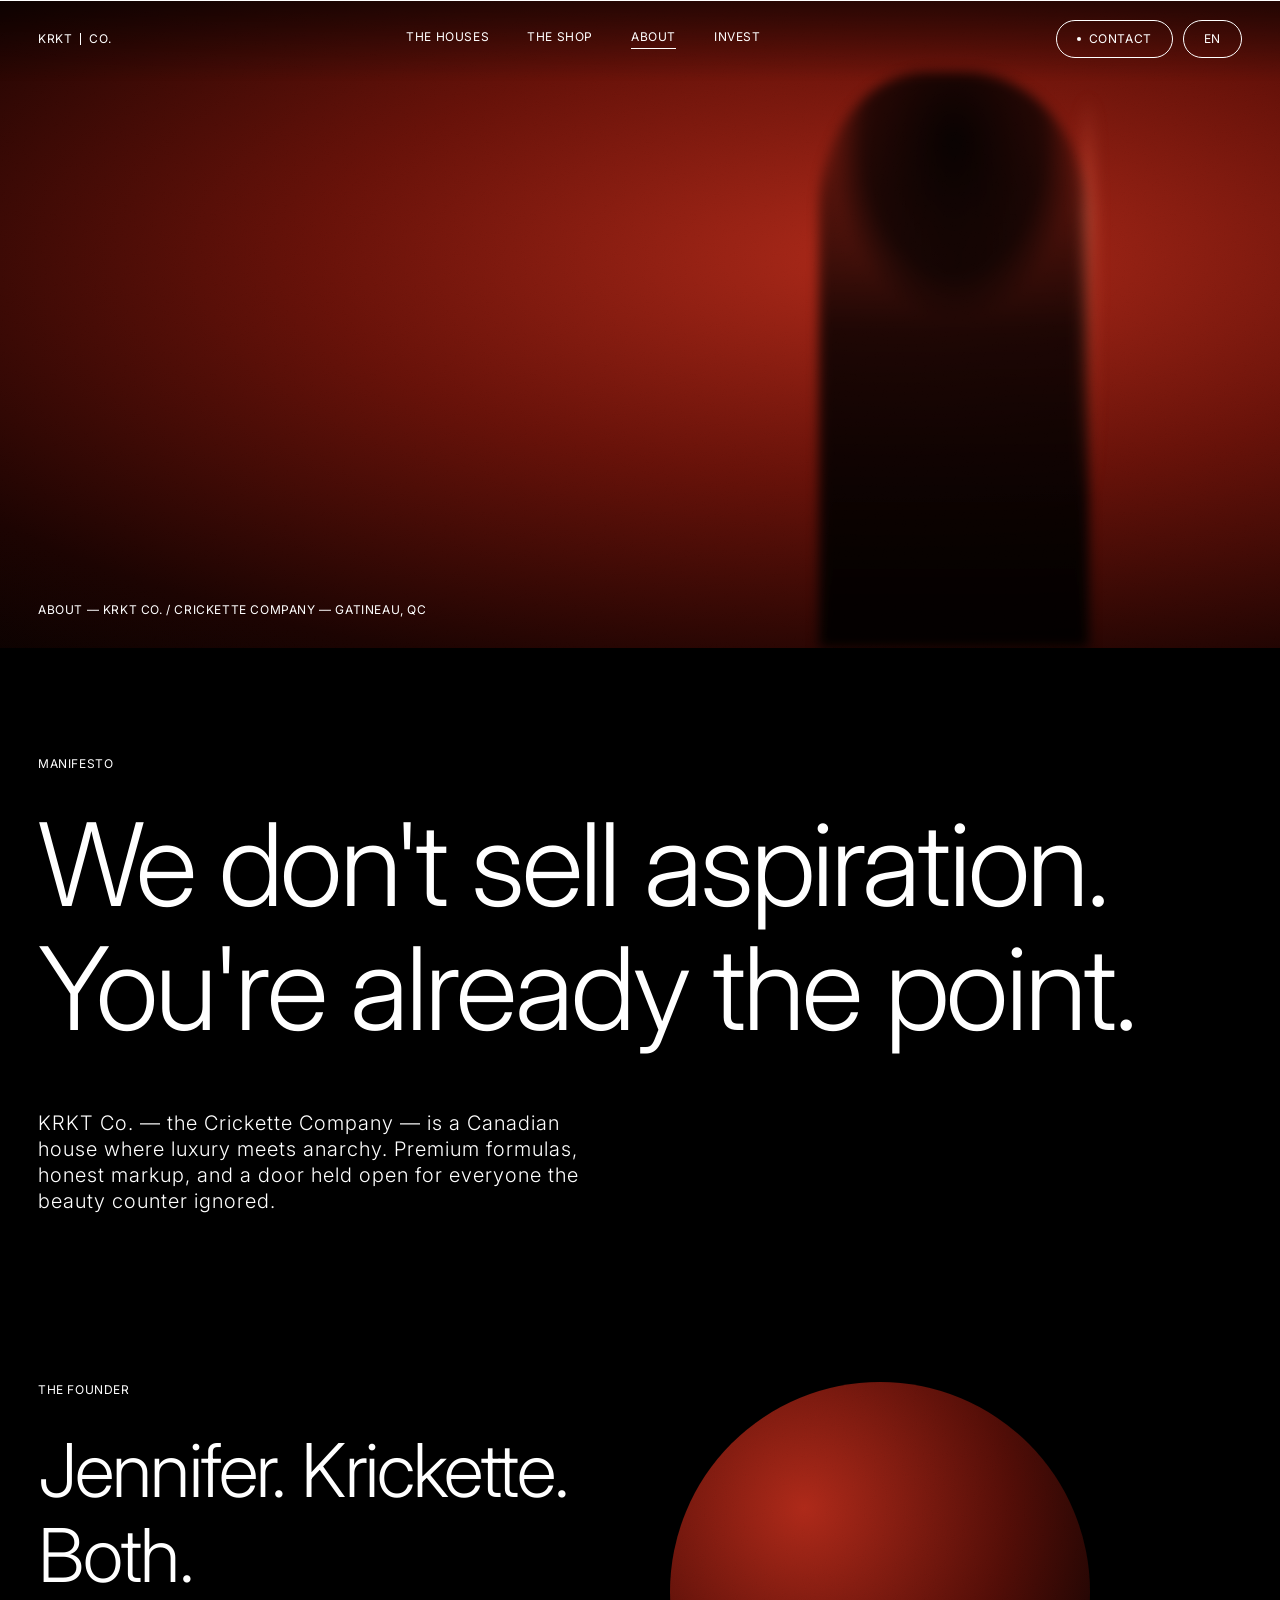
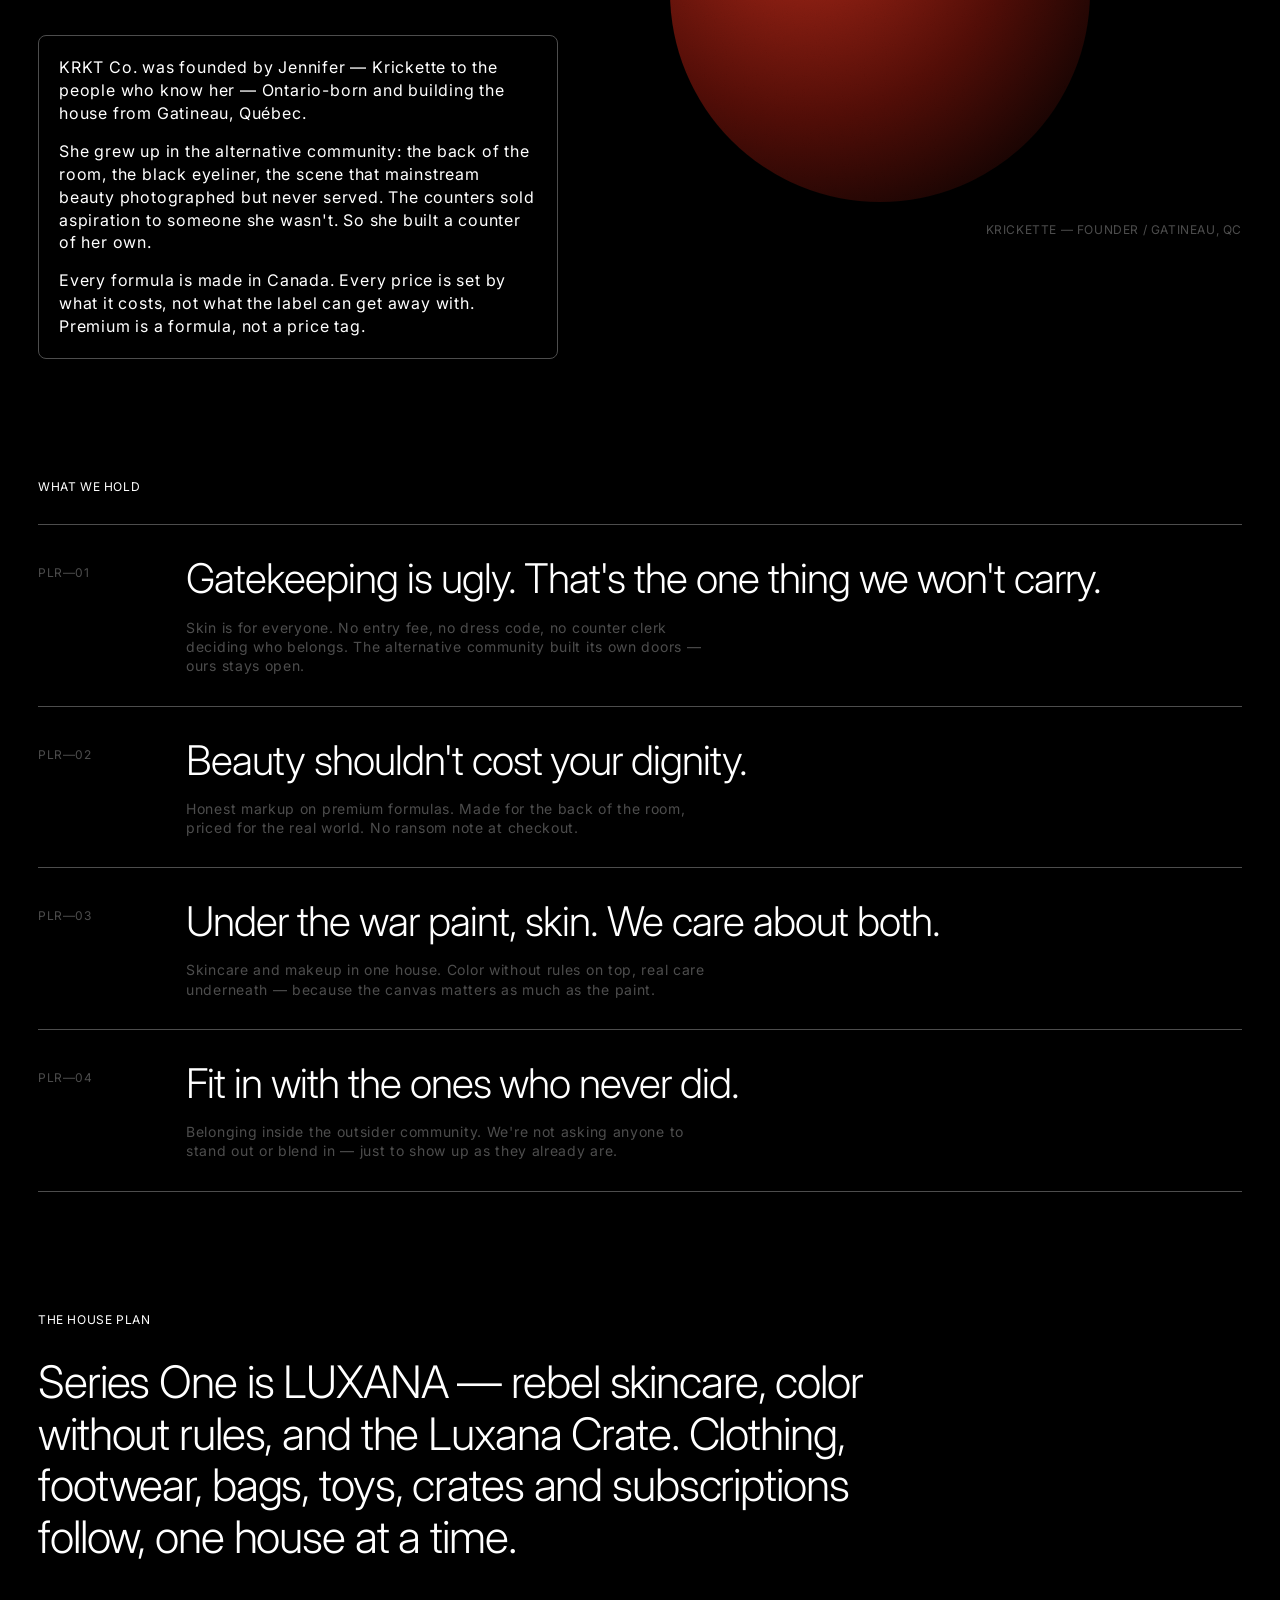
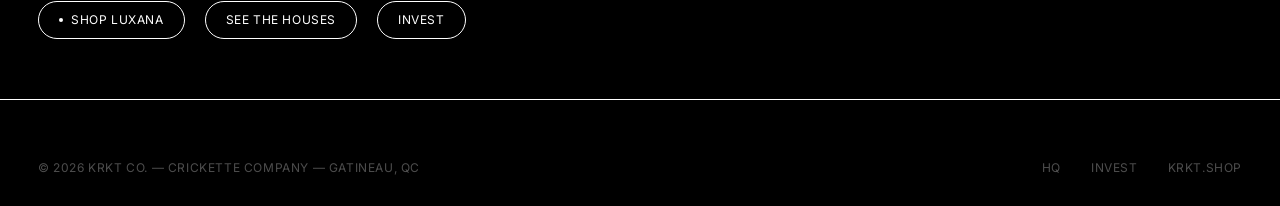
==== krkt-co-about.html @ f0b45118 "Add files via upload" ====
<!DOCTYPE html>
<html lang="en">
<head>
<meta charset="UTF-8">
<meta name="viewport" content="width=device-width, initial-scale=1.0">
<title>About — KRKT Co.</title>
<meta name="description" content="KRKT Co. — Crickette Company. Luxury meets anarchy. Founded by Jennifer 'Krickette' in Gatineau, Québec. Beauty shouldn't cost your dignity.">
<link rel="preconnect" href="https://fonts.googleapis.com">
<link rel="preconnect" href="https://fonts.gstatic.com" crossorigin>
<link href="https://fonts.googleapis.com/css2?family=Inter:wght@300;400;500;700&display=swap" rel="stylesheet">
<style>
  :root {
    --color-black-void: #000000;
    --color-paper-white: #ffffff;
    --color-smoke: #4d4d4d;
    --color-crimson-heat: #b62b1a;
    --font-saans: 'Saans', 'Inter', ui-sans-serif, system-ui, -apple-system, "Segoe UI", Roboto, sans-serif;
    --w-light: 300; --w-380: 400; --w-570: 500; --w-790: 700;
    --text-caption: 12px; --tracking-caption: 0.6px;
    --text-body: 16px; --text-subheading: 20px;
    --radius-bodies: 8px; --radius-buttons: 70px; --radius-circular: 594px;
    --spacing-20: 20px; --spacing-30: 30px; --spacing-38: 38px;
    --spacing-60: 60px; --spacing-108: 108px;
  }
  * { margin: 0; padding: 0; box-sizing: border-box; }
  html { scroll-behavior: smooth; }
  @media (prefers-reduced-motion: reduce) {
    html { scroll-behavior: auto; }
    *, *::before, *::after { animation: none !important; transition: none !important; }
  }
  body {
    background: var(--color-black-void); color: var(--color-paper-white);
    font-family: var(--font-saans); font-size: var(--text-body);
    font-weight: var(--w-380); line-height: 1.43; letter-spacing: 0.8px;
    -webkit-font-smoothing: antialiased;
  }
  a { color: inherit; text-decoration: none; }
  a:focus-visible, button:focus-visible { outline: 1px solid var(--color-paper-white); outline-offset: 4px; }

  .ui-label {
    font-size: var(--text-caption); font-weight: var(--w-380);
    letter-spacing: var(--tracking-caption); text-transform: uppercase; line-height: 1.3;
  }

  header {
    position: fixed; top: 0; left: 0; right: 0; z-index: 100;
    border-top: 1px solid var(--color-paper-white);
    background: linear-gradient(to bottom, rgba(0,0,0,0.55), rgba(0,0,0,0));
    padding: 19px var(--spacing-38) 23px;
    display: flex; align-items: center; justify-content: space-between; gap: var(--spacing-38);
  }
  .wordmark { display: inline-flex; align-items: center; gap: 8px; }
  .wordmark .bar { width: 1px; height: 12px; background: var(--color-paper-white); display: inline-block; }
  nav.primary { display: flex; gap: var(--spacing-38); }
  nav.primary a { transition: opacity 0.25s ease; }
  nav.primary a:hover { opacity: 0.55; }
  nav.primary a[aria-current="page"] { border-bottom: 1px solid var(--color-paper-white); padding-bottom: 3px; }
  .utility { display: flex; gap: 10px; align-items: center; }

  .ghost-pill {
    display: inline-flex; align-items: center; gap: 8px;
    border: 1px solid var(--color-paper-white); border-radius: var(--radius-buttons);
    background: transparent; color: var(--color-paper-white);
    padding: 10px 20px; cursor: pointer; font-family: var(--font-saans);
    transition: opacity 0.25s ease;
  }
  .ghost-pill:hover { opacity: 0.6; }
  .ghost-pill .dot { width: 4px; height: 4px; border-radius: 50%; background: var(--color-paper-white); }

  .frame {
    position: relative; width: 100vw; overflow: hidden;
    background: radial-gradient(120% 90% at 70% 40%, rgba(182,43,26,0.95) 0%, rgba(120,20,10,0.85) 38%, rgba(28,3,1,0.98) 74%, #000 100%);
  }
  .frame::after {
    content: ""; position: absolute; inset: 0;
    background-image: url("data:image/svg+xml,%3Csvg xmlns='http://www.w3.org/2000/svg' width='160' height='160'%3E%3Cfilter id='n'%3E%3CfeTurbulence type='fractalNoise' baseFrequency='0.9' numOctaves='2'/%3E%3CfeColorMatrix type='saturate' values='0'/%3E%3C/filter%3E%3Crect width='160' height='160' filter='url(%23n)' opacity='0.5'/%3E%3C/svg%3E");
    opacity: 0.10; mix-blend-mode: overlay; pointer-events: none;
  }
  .frame--band { height: 72vh; }
  .figure {
    position: absolute; left: 64%; bottom: 0; width: 30vh; height: 64vh;
    background:
      radial-gradient(60% 42% at 50% 12%, rgba(0,0,0,0.92) 0%, rgba(0,0,0,0.65) 55%, transparent 75%),
      linear-gradient(to top, rgba(0,0,0,0.95) 0%, rgba(0,0,0,0.8) 55%, rgba(0,0,0,0.45) 80%, transparent 100%);
    border-radius: 40% 46% 0 0 / 24% 26% 0 0; filter: blur(6px);
  }
  .figure::before {
    content: ""; position: absolute; top: 4%; right: -4px; width: 10px; height: 70%;
    background: linear-gradient(to bottom, transparent, rgba(255,120,90,0.5) 30%, rgba(255,80,50,0.28) 70%, transparent);
    filter: blur(5px);
  }
  .frame .frame-label { position: absolute; left: var(--spacing-38); bottom: var(--spacing-30); }

  .strip { padding: var(--spacing-108) var(--spacing-38); background: var(--color-black-void); }
  .strip--tight { padding-top: var(--spacing-60); padding-bottom: var(--spacing-60); }
  .eyebrow { display: block; margin-bottom: var(--spacing-30); }

  .display {
    font-size: clamp(52px, 9vw, 130px); font-weight: var(--w-light);
    line-height: 1.08; letter-spacing: -0.025em;
  }
  .heading {
    font-size: clamp(40px, 5.8vw, 79px); font-weight: var(--w-light);
    line-height: 1.14; letter-spacing: -0.025em;
  }
  .heading-sm {
    font-size: clamp(30px, 3.5vw, 47px); font-weight: var(--w-light);
    line-height: 1.15; letter-spacing: -0.025em;
  }
  .lede {
    max-width: 560px; font-size: var(--text-subheading);
    font-weight: var(--w-light); line-height: 1.3; letter-spacing: 1px;
  }

  .split {
    display: grid; grid-template-columns: minmax(0, 1fr) minmax(0, 1fr);
    gap: var(--spacing-60); align-items: start;
  }
  .body-card {
    border: 1px solid var(--color-smoke); border-radius: var(--radius-bodies);
    padding: var(--spacing-20); max-width: 520px;
  }
  .body-card p + p { margin-top: 15px; }

  .circle-frame {
    width: min(42vw, 420px); aspect-ratio: 1; border-radius: var(--radius-circular);
    overflow: hidden; position: relative; justify-self: end;
    background: radial-gradient(90% 90% at 32% 30%, rgba(182,43,26,0.95) 0%, rgba(90,14,7,0.9) 55%, #000 100%);
  }
  .circle-frame::after {
    content: ""; position: absolute; inset: 0;
    background-image: url("data:image/svg+xml,%3Csvg xmlns='http://www.w3.org/2000/svg' width='160' height='160'%3E%3Cfilter id='n'%3E%3CfeTurbulence type='fractalNoise' baseFrequency='0.9' numOctaves='2'/%3E%3CfeColorMatrix type='saturate' values='0'/%3E%3C/filter%3E%3Crect width='160' height='160' filter='url(%23n)' opacity='0.5'/%3E%3C/svg%3E");
    opacity: 0.12; mix-blend-mode: overlay;
  }
  .circle-frame img { width: 100%; height: 100%; object-fit: cover; display: block; }
  .circle-caption { margin-top: var(--spacing-20); text-align: right; color: var(--color-smoke); }

  /* Pillar ledger */
  .pillar-index { border-top: 1px solid var(--color-smoke); }
  .pillar-row {
    display: grid; grid-template-columns: 110px 1fr; gap: var(--spacing-38);
    padding: var(--spacing-30) 0; border-bottom: 1px solid var(--color-smoke);
    transition: border-color 0.3s ease;
  }
  .pillar-row:hover { border-color: var(--color-paper-white); }
  .pillar-code { color: var(--color-smoke); padding-top: 10px; }
  .pillar-line {
    font-size: clamp(26px, 3.2vw, 47px); font-weight: var(--w-light);
    line-height: 1.15; letter-spacing: -0.025em;
  }
  .pillar-note { margin-top: 15px; max-width: 520px; color: var(--color-smoke); font-size: 14px; letter-spacing: 0.7px; line-height: 1.38; }

  .cta-row { display: flex; gap: var(--spacing-20); flex-wrap: wrap; margin-top: var(--spacing-38); }

  footer { border-top: 1px solid var(--color-paper-white); padding: var(--spacing-60) var(--spacing-38) var(--spacing-30); }
  .foot-base {
    display: flex; justify-content: space-between; align-items: center; gap: var(--spacing-20);
    color: var(--color-smoke); flex-wrap: wrap;
  }
  .foot-base a { transition: opacity 0.25s ease; }
  .foot-base a:hover { opacity: 0.55; }

  .reveal { opacity: 0; transform: translateY(24px); transition: opacity 0.9s ease, transform 0.9s ease; }
  .reveal.in { opacity: 1; transform: none; }

  @media (max-width: 900px) {
    header { padding: 15px 20px 19px; }
    nav.primary { display: none; }
    .strip { padding: var(--spacing-60) var(--spacing-20); }
    .split { grid-template-columns: 1fr; }
    .circle-frame { justify-self: start; width: min(70vw, 340px); }
    .circle-caption { text-align: left; }
    .pillar-row { grid-template-columns: 1fr; gap: 10px; }
    footer { padding-left: 20px; padding-right: 20px; }
    .figure { left: 55%; }
  }
</style>
</head>
<body>

<header>
  <a class="wordmark ui-label" href="krkt-co-hq.html" aria-label="KRKT Co. home">
    KRKT <span class="bar" aria-hidden="true"></span> CO.
  </a>
  <nav class="primary ui-label" aria-label="Primary">
    <a href="krkt-co-hq.html#houses">THE HOUSES</a>
    <a href="https://www.krkt.shop" target="_blank" rel="noopener">THE SHOP</a>
    <a href="krkt-co-about.html" aria-current="page">ABOUT</a>
    <a href="krkt-co-invest.html">INVEST</a>
  </nav>
  <div class="utility">
    <a class="ghost-pill ui-label" href="https://www.krkt.shop/pages/contact" target="_blank" rel="noopener">
      <span class="dot" aria-hidden="true"></span> CONTACT
    </a>
    <button class="ghost-pill ui-label" type="button">EN</button>
  </div>
</header>

<!-- Editorial frame -->
<section class="frame frame--band" aria-label="About editorial frame">
  <div class="figure" aria-hidden="true"></div>
  <span class="frame-label ui-label">ABOUT — KRKT CO. / CRICKETTE COMPANY — GATINEAU, QC</span>
</section>

<!-- Thesis -->
<section class="strip">
  <span class="eyebrow ui-label reveal">MANIFESTO</span>
  <h1 class="display reveal">We don't sell aspiration. You're already the point.</h1>
  <div style="height: 60px;"></div>
  <p class="lede reveal">KRKT Co. — the Crickette Company — is a Canadian house where luxury meets anarchy. Premium formulas, honest markup, and a door held open for everyone the beauty counter ignored.</p>
</section>

<!-- Founder -->
<section class="strip strip--tight">
  <div class="split">
    <div>
      <span class="eyebrow ui-label reveal">THE FOUNDER</span>
      <h2 class="heading reveal">Jennifer. Krickette. Both.</h2>
      <div class="body-card reveal" style="margin-top: 38px;">
        <p>KRKT Co. was founded by Jennifer — Krickette to the people who know her — Ontario-born and building the house from Gatineau, Québec.</p>
        <p>She grew up in the alternative community: the back of the room, the black eyeliner, the scene that mainstream beauty photographed but never served. The counters sold aspiration to someone she wasn't. So she built a counter of her own.</p>
        <p>Every formula is made in Canada. Every price is set by what it costs, not what the label can get away with. Premium is a formula, not a price tag.</p>
      </div>
    </div>
    <div>
      <div class="circle-frame reveal" role="img" aria-label="Portrait vignette of the founder, crimson editorial treatment"></div>
      <p class="circle-caption ui-label reveal">KRICKETTE — FOUNDER / GATINEAU, QC</p>
    </div>
  </div>
</section>

<!-- Pillars ledger -->
<section class="strip strip--tight">
  <span class="eyebrow ui-label reveal">WHAT WE HOLD</span>
  <div class="pillar-index reveal">

    <div class="pillar-row">
      <span class="pillar-code ui-label">PLR—01</span>
      <div>
        <p class="pillar-line">Gatekeeping is ugly. That's the one thing we won't carry.</p>
        <p class="pillar-note">Skin is for everyone. No entry fee, no dress code, no counter clerk deciding who belongs. The alternative community built its own doors — ours stays open.</p>
      </div>
    </div>

    <div class="pillar-row">
      <span class="pillar-code ui-label">PLR—02</span>
      <div>
        <p class="pillar-line">Beauty shouldn't cost your dignity.</p>
        <p class="pillar-note">Honest markup on premium formulas. Made for the back of the room, priced for the real world. No ransom note at checkout.</p>
      </div>
    </div>

    <div class="pillar-row">
      <span class="pillar-code ui-label">PLR—03</span>
      <div>
        <p class="pillar-line">Under the war paint, skin. We care about both.</p>
        <p class="pillar-note">Skincare and makeup in one house. Color without rules on top, real care underneath — because the canvas matters as much as the paint.</p>
      </div>
    </div>

    <div class="pillar-row">
      <span class="pillar-code ui-label">PLR—04</span>
      <div>
        <p class="pillar-line">Fit in with the ones who never did.</p>
        <p class="pillar-note">Belonging inside the outsider community. We're not asking anyone to stand out or blend in — just to show up as they already are.</p>
      </div>
    </div>

  </div>
</section>

<!-- Where it goes -->
<section class="strip strip--tight">
  <span class="eyebrow ui-label reveal">THE HOUSE PLAN</span>
  <h2 class="heading-sm reveal" style="max-width: 900px;">Series One is LUXANA — rebel skincare, color without rules, and the Luxana Crate. Clothing, footwear, bags, toys, crates and subscriptions follow, one house at a time.</h2>
  <div class="cta-row reveal">
    <a class="ghost-pill ui-label" href="https://www.krkt.shop" target="_blank" rel="noopener"><span class="dot" aria-hidden="true"></span> SHOP LUXANA</a>
    <a class="ghost-pill ui-label" href="krkt-co-hq.html#houses">SEE THE HOUSES</a>
    <a class="ghost-pill ui-label" href="krkt-co-invest.html">INVEST</a>
  </div>
</section>

<footer>
  <div class="foot-base ui-label">
    <span>© 2026 KRKT CO. — CRICKETTE COMPANY — GATINEAU, QC</span>
    <span style="display: inline-flex; gap: 30px;">
      <a href="krkt-co-hq.html">HQ</a>
      <a href="krkt-co-invest.html">INVEST</a>
      <a href="https://www.krkt.shop" target="_blank" rel="noopener">KRKT.SHOP</a>
    </span>
  </div>
</footer>

<script>
  const io = new IntersectionObserver((entries) => {
    entries.forEach(e => { if (e.isIntersecting) { e.target.classList.add('in'); io.unobserve(e.target); } });
  }, { threshold: 0.15 });
  document.querySelectorAll('.reveal').forEach(el => io.observe(el));
</script>

</body>
</html>
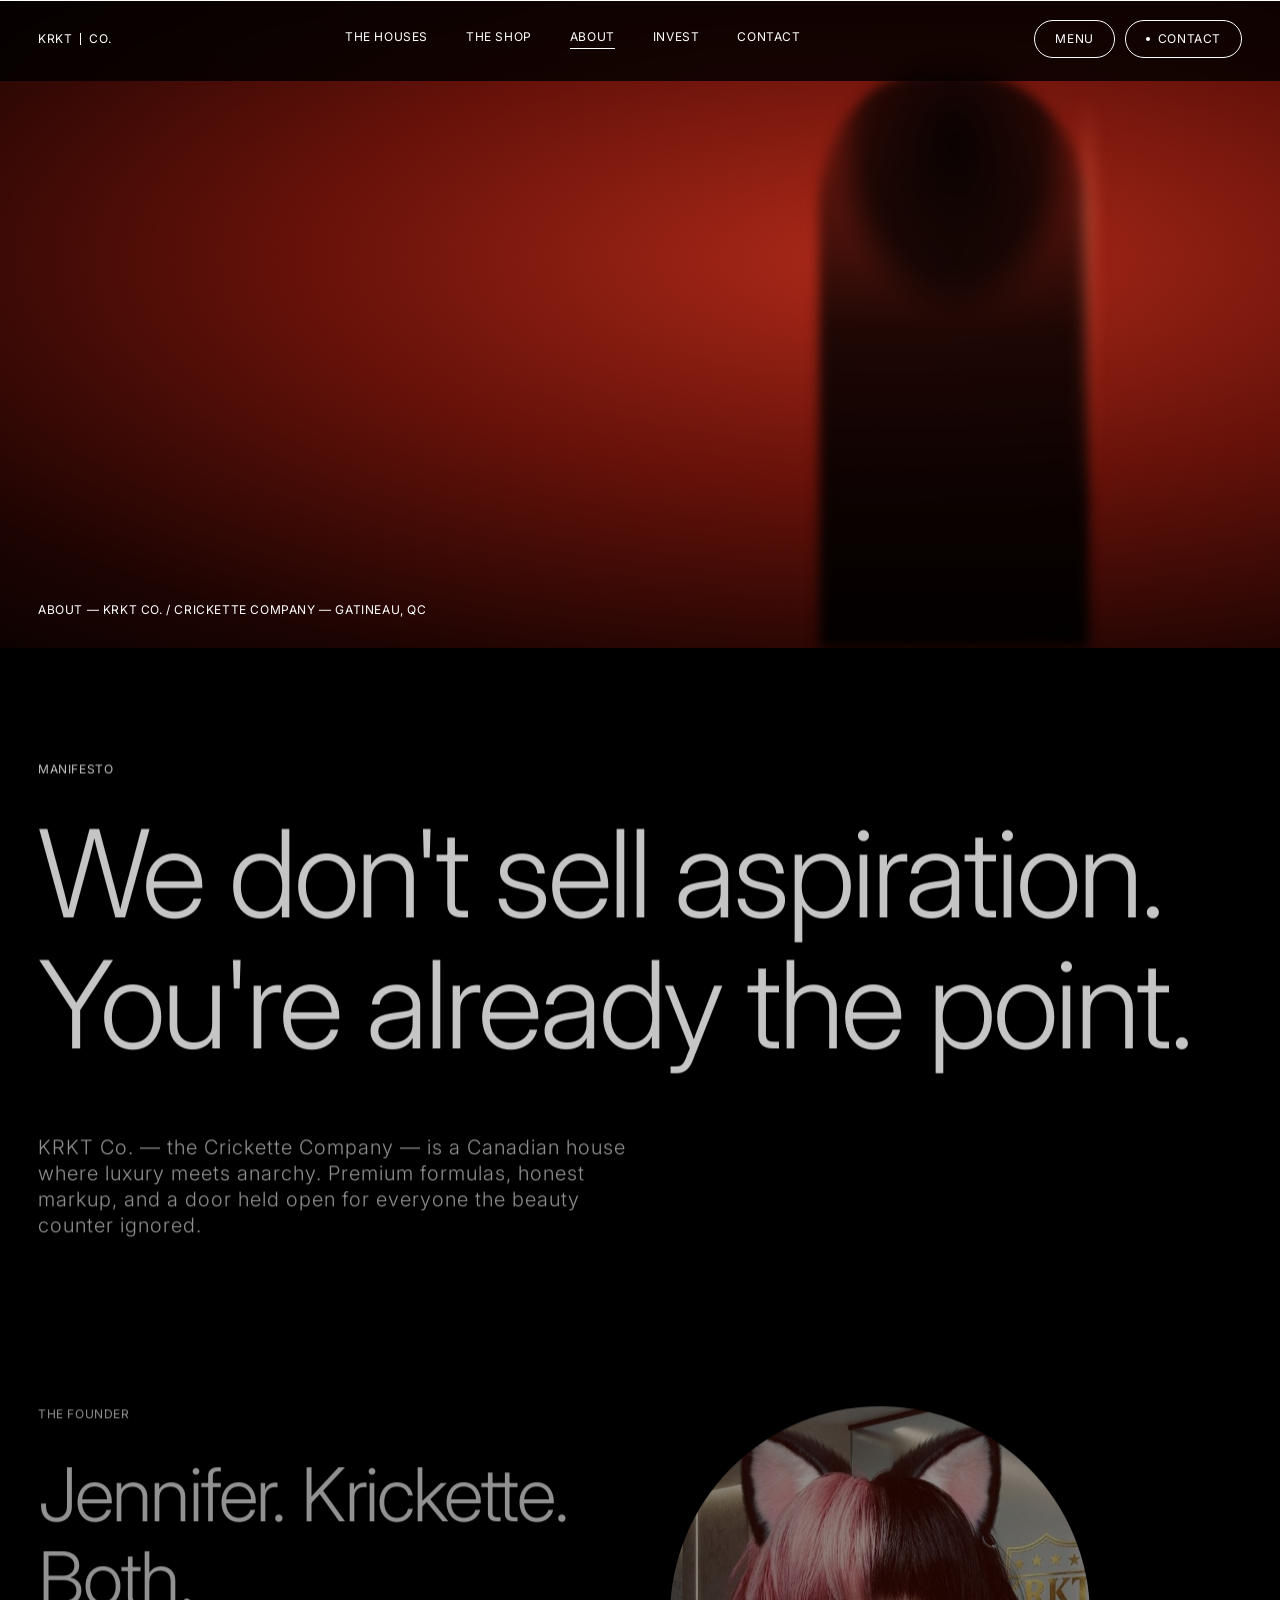
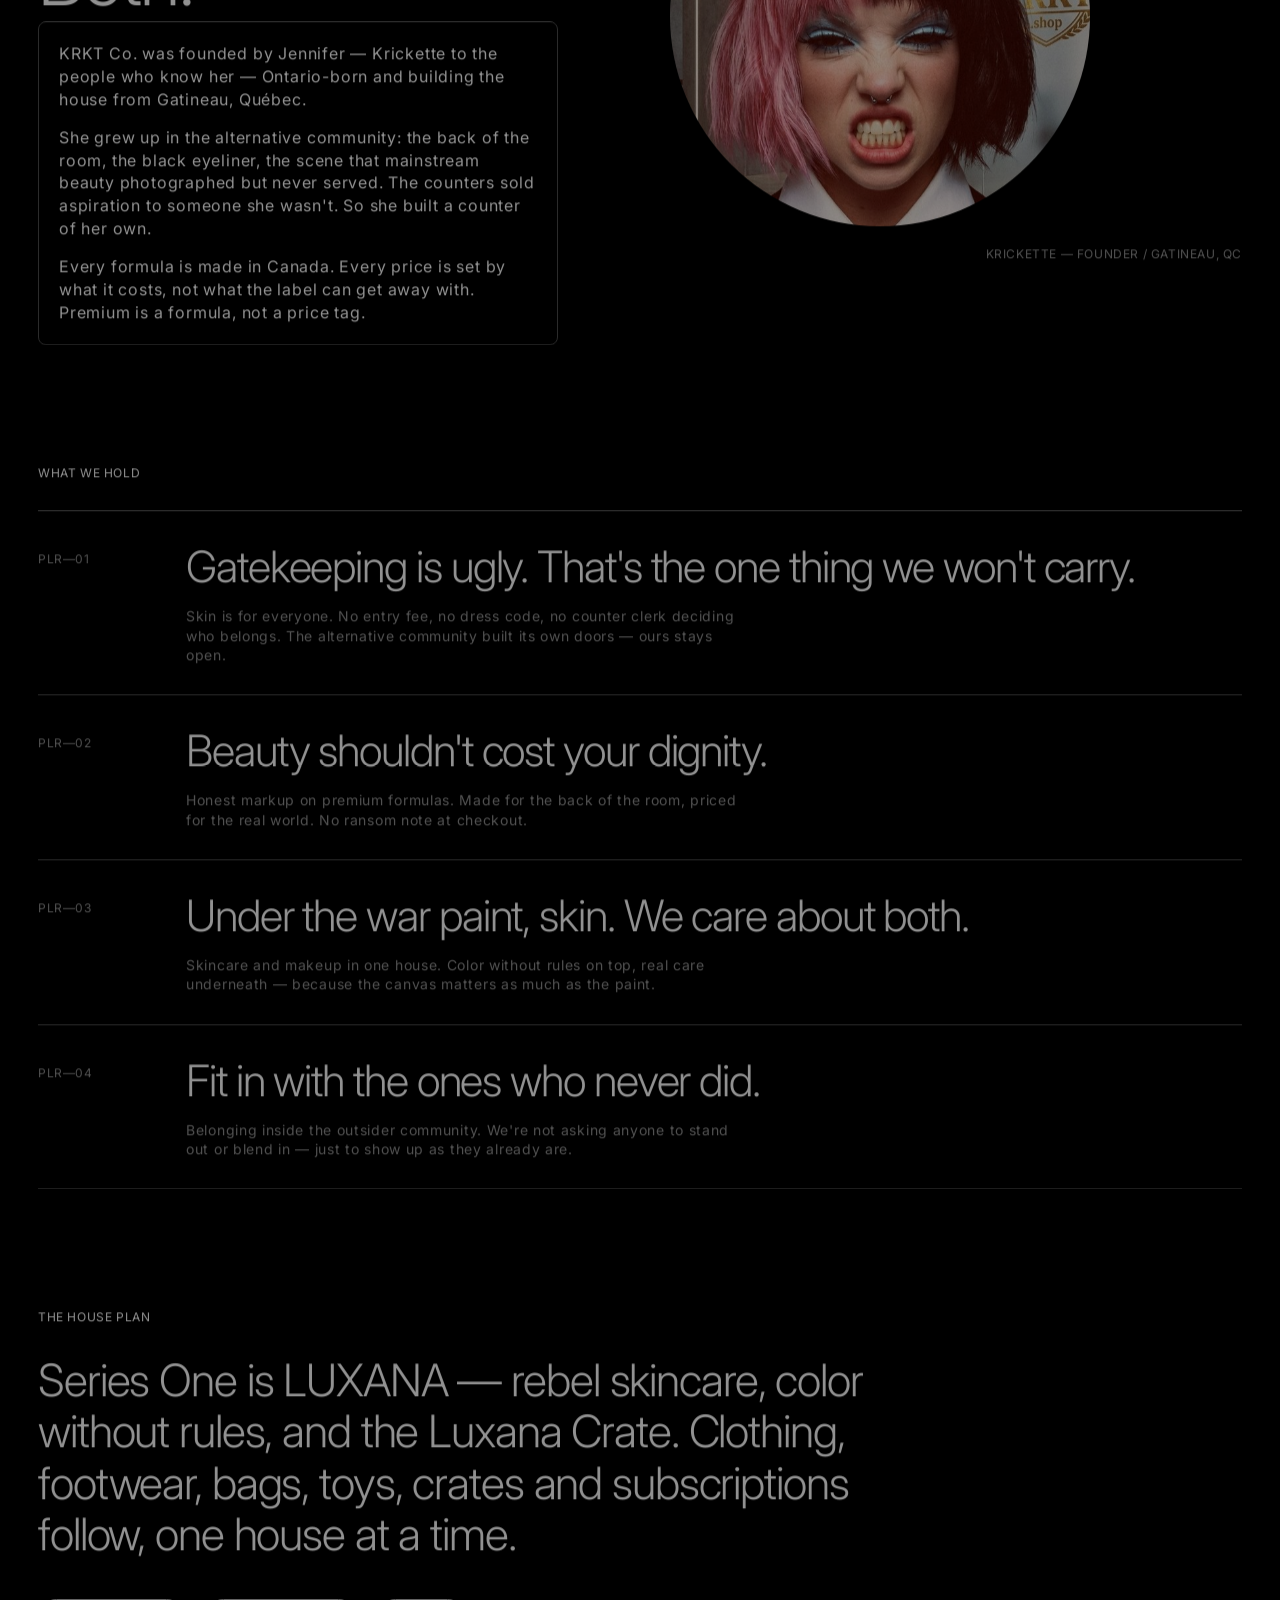
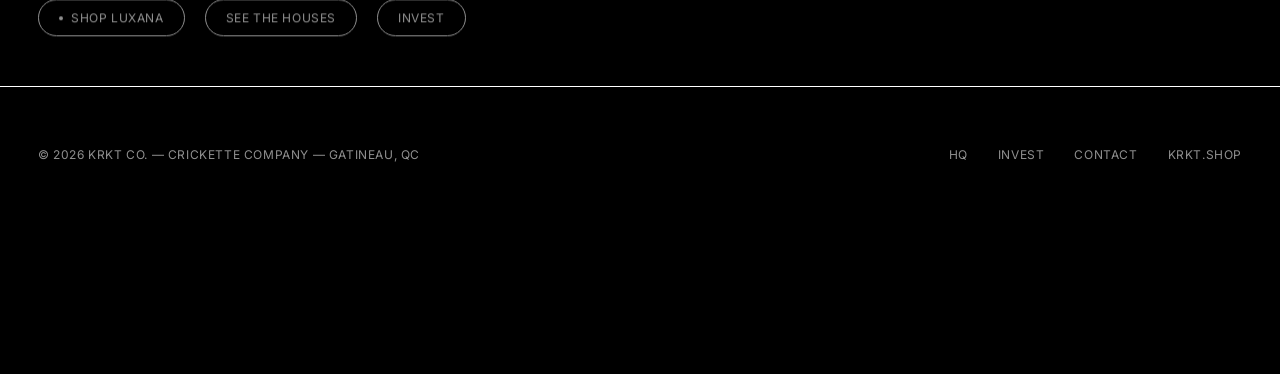
==== commit d81665d7: "Fix site structure, navigation, forms and accessibility - add index.html so the Pages root stops 404" ====
--- a/krkt-co-about.html
+++ b/krkt-co-about.html
@@ -2,301 +2,12 @@
 <html lang="en">
 <head>
 <meta charset="UTF-8">
-<meta name="viewport" content="width=device-width, initial-scale=1.0">
-<title>About — KRKT Co.</title>
-<meta name="description" content="KRKT Co. — Crickette Company. Luxury meets anarchy. Founded by Jennifer 'Krickette' in Gatineau, Québec. Beauty shouldn't cost your dignity.">
-<link rel="preconnect" href="https://fonts.googleapis.com">
-<link rel="preconnect" href="https://fonts.gstatic.com" crossorigin>
-<link href="https://fonts.googleapis.com/css2?family=Inter:wght@300;400;500;700&display=swap" rel="stylesheet">
-<style>
-  :root {
-    --color-black-void: #000000;
-    --color-paper-white: #ffffff;
-    --color-smoke: #4d4d4d;
-    --color-crimson-heat: #b62b1a;
-    --font-saans: 'Saans', 'Inter', ui-sans-serif, system-ui, -apple-system, "Segoe UI", Roboto, sans-serif;
-    --w-light: 300; --w-380: 400; --w-570: 500; --w-790: 700;
-    --text-caption: 12px; --tracking-caption: 0.6px;
-    --text-body: 16px; --text-subheading: 20px;
-    --radius-bodies: 8px; --radius-buttons: 70px; --radius-circular: 594px;
-    --spacing-20: 20px; --spacing-30: 30px; --spacing-38: 38px;
-    --spacing-60: 60px; --spacing-108: 108px;
-  }
-  * { margin: 0; padding: 0; box-sizing: border-box; }
-  html { scroll-behavior: smooth; }
-  @media (prefers-reduced-motion: reduce) {
-    html { scroll-behavior: auto; }
-    *, *::before, *::after { animation: none !important; transition: none !important; }
-  }
-  body {
-    background: var(--color-black-void); color: var(--color-paper-white);
-    font-family: var(--font-saans); font-size: var(--text-body);
-    font-weight: var(--w-380); line-height: 1.43; letter-spacing: 0.8px;
-    -webkit-font-smoothing: antialiased;
-  }
-  a { color: inherit; text-decoration: none; }
-  a:focus-visible, button:focus-visible { outline: 1px solid var(--color-paper-white); outline-offset: 4px; }
-
-  .ui-label {
-    font-size: var(--text-caption); font-weight: var(--w-380);
-    letter-spacing: var(--tracking-caption); text-transform: uppercase; line-height: 1.3;
-  }
-
-  header {
-    position: fixed; top: 0; left: 0; right: 0; z-index: 100;
-    border-top: 1px solid var(--color-paper-white);
-    background: linear-gradient(to bottom, rgba(0,0,0,0.55), rgba(0,0,0,0));
-    padding: 19px var(--spacing-38) 23px;
-    display: flex; align-items: center; justify-content: space-between; gap: var(--spacing-38);
-  }
-  .wordmark { display: inline-flex; align-items: center; gap: 8px; }
-  .wordmark .bar { width: 1px; height: 12px; background: var(--color-paper-white); display: inline-block; }
-  nav.primary { display: flex; gap: var(--spacing-38); }
-  nav.primary a { transition: opacity 0.25s ease; }
-  nav.primary a:hover { opacity: 0.55; }
-  nav.primary a[aria-current="page"] { border-bottom: 1px solid var(--color-paper-white); padding-bottom: 3px; }
-  .utility { display: flex; gap: 10px; align-items: center; }
-
-  .ghost-pill {
-    display: inline-flex; align-items: center; gap: 8px;
-    border: 1px solid var(--color-paper-white); border-radius: var(--radius-buttons);
-    background: transparent; color: var(--color-paper-white);
-    padding: 10px 20px; cursor: pointer; font-family: var(--font-saans);
-    transition: opacity 0.25s ease;
-  }
-  .ghost-pill:hover { opacity: 0.6; }
-  .ghost-pill .dot { width: 4px; height: 4px; border-radius: 50%; background: var(--color-paper-white); }
-
-  .frame {
-    position: relative; width: 100vw; overflow: hidden;
-    background: radial-gradient(120% 90% at 70% 40%, rgba(182,43,26,0.95) 0%, rgba(120,20,10,0.85) 38%, rgba(28,3,1,0.98) 74%, #000 100%);
-  }
-  .frame::after {
-    content: ""; position: absolute; inset: 0;
-    background-image: url("data:image/svg+xml,%3Csvg xmlns='http://www.w3.org/2000/svg' width='160' height='160'%3E%3Cfilter id='n'%3E%3CfeTurbulence type='fractalNoise' baseFrequency='0.9' numOctaves='2'/%3E%3CfeColorMatrix type='saturate' values='0'/%3E%3C/filter%3E%3Crect width='160' height='160' filter='url(%23n)' opacity='0.5'/%3E%3C/svg%3E");
-    opacity: 0.10; mix-blend-mode: overlay; pointer-events: none;
-  }
-  .frame--band { height: 72vh; }
-  .figure {
-    position: absolute; left: 64%; bottom: 0; width: 30vh; height: 64vh;
-    background:
-      radial-gradient(60% 42% at 50% 12%, rgba(0,0,0,0.92) 0%, rgba(0,0,0,0.65) 55%, transparent 75%),
-      linear-gradient(to top, rgba(0,0,0,0.95) 0%, rgba(0,0,0,0.8) 55%, rgba(0,0,0,0.45) 80%, transparent 100%);
-    border-radius: 40% 46% 0 0 / 24% 26% 0 0; filter: blur(6px);
-  }
-  .figure::before {
-    content: ""; position: absolute; top: 4%; right: -4px; width: 10px; height: 70%;
-    background: linear-gradient(to bottom, transparent, rgba(255,120,90,0.5) 30%, rgba(255,80,50,0.28) 70%, transparent);
-    filter: blur(5px);
-  }
-  .frame .frame-label { position: absolute; left: var(--spacing-38); bottom: var(--spacing-30); }
-
-  .strip { padding: var(--spacing-108) var(--spacing-38); background: var(--color-black-void); }
-  .strip--tight { padding-top: var(--spacing-60); padding-bottom: var(--spacing-60); }
-  .eyebrow { display: block; margin-bottom: var(--spacing-30); }
-
-  .display {
-    font-size: clamp(52px, 9vw, 130px); font-weight: var(--w-light);
-    line-height: 1.08; letter-spacing: -0.025em;
-  }
-  .heading {
-    font-size: clamp(40px, 5.8vw, 79px); font-weight: var(--w-light);
-    line-height: 1.14; letter-spacing: -0.025em;
-  }
-  .heading-sm {
-    font-size: clamp(30px, 3.5vw, 47px); font-weight: var(--w-light);
-    line-height: 1.15; letter-spacing: -0.025em;
-  }
-  .lede {
-    max-width: 560px; font-size: var(--text-subheading);
-    font-weight: var(--w-light); line-height: 1.3; letter-spacing: 1px;
-  }
-
-  .split {
-    display: grid; grid-template-columns: minmax(0, 1fr) minmax(0, 1fr);
-    gap: var(--spacing-60); align-items: start;
-  }
-  .body-card {
-    border: 1px solid var(--color-smoke); border-radius: var(--radius-bodies);
-    padding: var(--spacing-20); max-width: 520px;
-  }
-  .body-card p + p { margin-top: 15px; }
-
-  .circle-frame {
-    width: min(42vw, 420px); aspect-ratio: 1; border-radius: var(--radius-circular);
-    overflow: hidden; position: relative; justify-self: end;
-    background: radial-gradient(90% 90% at 32% 30%, rgba(182,43,26,0.95) 0%, rgba(90,14,7,0.9) 55%, #000 100%);
-  }
-  .circle-frame::after {
-    content: ""; position: absolute; inset: 0;
-    background-image: url("data:image/svg+xml,%3Csvg xmlns='http://www.w3.org/2000/svg' width='160' height='160'%3E%3Cfilter id='n'%3E%3CfeTurbulence type='fractalNoise' baseFrequency='0.9' numOctaves='2'/%3E%3CfeColorMatrix type='saturate' values='0'/%3E%3C/filter%3E%3Crect width='160' height='160' filter='url(%23n)' opacity='0.5'/%3E%3C/svg%3E");
-    opacity: 0.12; mix-blend-mode: overlay;
-  }
-  .circle-frame img { width: 100%; height: 100%; object-fit: cover; display: block; }
-  .circle-caption { margin-top: var(--spacing-20); text-align: right; color: var(--color-smoke); }
-
-  /* Pillar ledger */
-  .pillar-index { border-top: 1px solid var(--color-smoke); }
-  .pillar-row {
-    display: grid; grid-template-columns: 110px 1fr; gap: var(--spacing-38);
-    padding: var(--spacing-30) 0; border-bottom: 1px solid var(--color-smoke);
-    transition: border-color 0.3s ease;
-  }
-  .pillar-row:hover { border-color: var(--color-paper-white); }
-  .pillar-code { color: var(--color-smoke); padding-top: 10px; }
-  .pillar-line {
-    font-size: clamp(26px, 3.2vw, 47px); font-weight: var(--w-light);
-    line-height: 1.15; letter-spacing: -0.025em;
-  }
-  .pillar-note { margin-top: 15px; max-width: 520px; color: var(--color-smoke); font-size: 14px; letter-spacing: 0.7px; line-height: 1.38; }
-
-  .cta-row { display: flex; gap: var(--spacing-20); flex-wrap: wrap; margin-top: var(--spacing-38); }
-
-  footer { border-top: 1px solid var(--color-paper-white); padding: var(--spacing-60) var(--spacing-38) var(--spacing-30); }
-  .foot-base {
-    display: flex; justify-content: space-between; align-items: center; gap: var(--spacing-20);
-    color: var(--color-smoke); flex-wrap: wrap;
-  }
-  .foot-base a { transition: opacity 0.25s ease; }
-  .foot-base a:hover { opacity: 0.55; }
-
-  .reveal { opacity: 0; transform: translateY(24px); transition: opacity 0.9s ease, transform 0.9s ease; }
-  .reveal.in { opacity: 1; transform: none; }
-
-  @media (max-width: 900px) {
-    header { padding: 15px 20px 19px; }
-    nav.primary { display: none; }
-    .strip { padding: var(--spacing-60) var(--spacing-20); }
-    .split { grid-template-columns: 1fr; }
-    .circle-frame { justify-self: start; width: min(70vw, 340px); }
-    .circle-caption { text-align: left; }
-    .pillar-row { grid-template-columns: 1fr; gap: 10px; }
-    footer { padding-left: 20px; padding-right: 20px; }
-    .figure { left: 55%; }
-  }
-</style>
+<title>Moved — KRKT Co.</title>
+<meta name="robots" content="noindex">
+<link rel="canonical" href="https://phr0zt.github.io/krkt-co-site/about.html">
+<meta http-equiv="refresh" content="0; url=about.html">
 </head>
-<body>
-
-<header>
-  <a class="wordmark ui-label" href="krkt-co-hq.html" aria-label="KRKT Co. home">
-    KRKT <span class="bar" aria-hidden="true"></span> CO.
-  </a>
-  <nav class="primary ui-label" aria-label="Primary">
-    <a href="krkt-co-hq.html#houses">THE HOUSES</a>
-    <a href="https://www.krkt.shop" target="_blank" rel="noopener">THE SHOP</a>
-    <a href="krkt-co-about.html" aria-current="page">ABOUT</a>
-    <a href="krkt-co-invest.html">INVEST</a>
-  </nav>
-  <div class="utility">
-    <a class="ghost-pill ui-label" href="https://www.krkt.shop/pages/contact" target="_blank" rel="noopener">
-      <span class="dot" aria-hidden="true"></span> CONTACT
-    </a>
-    <button class="ghost-pill ui-label" type="button">EN</button>
-  </div>
-</header>
-
-<!-- Editorial frame -->
-<section class="frame frame--band" aria-label="About editorial frame">
-  <div class="figure" aria-hidden="true"></div>
-  <span class="frame-label ui-label">ABOUT — KRKT CO. / CRICKETTE COMPANY — GATINEAU, QC</span>
-</section>
-
-<!-- Thesis -->
-<section class="strip">
-  <span class="eyebrow ui-label reveal">MANIFESTO</span>
-  <h1 class="display reveal">We don't sell aspiration. You're already the point.</h1>
-  <div style="height: 60px;"></div>
-  <p class="lede reveal">KRKT Co. — the Crickette Company — is a Canadian house where luxury meets anarchy. Premium formulas, honest markup, and a door held open for everyone the beauty counter ignored.</p>
-</section>
-
-<!-- Founder -->
-<section class="strip strip--tight">
-  <div class="split">
-    <div>
-      <span class="eyebrow ui-label reveal">THE FOUNDER</span>
-      <h2 class="heading reveal">Jennifer. Krickette. Both.</h2>
-      <div class="body-card reveal" style="margin-top: 38px;">
-        <p>KRKT Co. was founded by Jennifer — Krickette to the people who know her — Ontario-born and building the house from Gatineau, Québec.</p>
-        <p>She grew up in the alternative community: the back of the room, the black eyeliner, the scene that mainstream beauty photographed but never served. The counters sold aspiration to someone she wasn't. So she built a counter of her own.</p>
-        <p>Every formula is made in Canada. Every price is set by what it costs, not what the label can get away with. Premium is a formula, not a price tag.</p>
-      </div>
-    </div>
-    <div>
-      <div class="circle-frame reveal" role="img" aria-label="Portrait vignette of the founder, crimson editorial treatment"></div>
-      <p class="circle-caption ui-label reveal">KRICKETTE — FOUNDER / GATINEAU, QC</p>
-    </div>
-  </div>
-</section>
-
-<!-- Pillars ledger -->
-<section class="strip strip--tight">
-  <span class="eyebrow ui-label reveal">WHAT WE HOLD</span>
-  <div class="pillar-index reveal">
-
-    <div class="pillar-row">
-      <span class="pillar-code ui-label">PLR—01</span>
-      <div>
-        <p class="pillar-line">Gatekeeping is ugly. That's the one thing we won't carry.</p>
-        <p class="pillar-note">Skin is for everyone. No entry fee, no dress code, no counter clerk deciding who belongs. The alternative community built its own doors — ours stays open.</p>
-      </div>
-    </div>
-
-    <div class="pillar-row">
-      <span class="pillar-code ui-label">PLR—02</span>
-      <div>
-        <p class="pillar-line">Beauty shouldn't cost your dignity.</p>
-        <p class="pillar-note">Honest markup on premium formulas. Made for the back of the room, priced for the real world. No ransom note at checkout.</p>
-      </div>
-    </div>
-
-    <div class="pillar-row">
-      <span class="pillar-code ui-label">PLR—03</span>
-      <div>
-        <p class="pillar-line">Under the war paint, skin. We care about both.</p>
-        <p class="pillar-note">Skincare and makeup in one house. Color without rules on top, real care underneath — because the canvas matters as much as the paint.</p>
-      </div>
-    </div>
-
-    <div class="pillar-row">
-      <span class="pillar-code ui-label">PLR—04</span>
-      <div>
-        <p class="pillar-line">Fit in with the ones who never did.</p>
-        <p class="pillar-note">Belonging inside the outsider community. We're not asking anyone to stand out or blend in — just to show up as they already are.</p>
-      </div>
-    </div>
-
-  </div>
-</section>
-
-<!-- Where it goes -->
-<section class="strip strip--tight">
-  <span class="eyebrow ui-label reveal">THE HOUSE PLAN</span>
-  <h2 class="heading-sm reveal" style="max-width: 900px;">Series One is LUXANA — rebel skincare, color without rules, and the Luxana Crate. Clothing, footwear, bags, toys, crates and subscriptions follow, one house at a time.</h2>
-  <div class="cta-row reveal">
-    <a class="ghost-pill ui-label" href="https://www.krkt.shop" target="_blank" rel="noopener"><span class="dot" aria-hidden="true"></span> SHOP LUXANA</a>
-    <a class="ghost-pill ui-label" href="krkt-co-hq.html#houses">SEE THE HOUSES</a>
-    <a class="ghost-pill ui-label" href="krkt-co-invest.html">INVEST</a>
-  </div>
-</section>
-
-<footer>
-  <div class="foot-base ui-label">
-    <span>© 2026 KRKT CO. — CRICKETTE COMPANY — GATINEAU, QC</span>
-    <span style="display: inline-flex; gap: 30px;">
-      <a href="krkt-co-hq.html">HQ</a>
-      <a href="krkt-co-invest.html">INVEST</a>
-      <a href="https://www.krkt.shop" target="_blank" rel="noopener">KRKT.SHOP</a>
-    </span>
-  </div>
-</footer>
-
-<script>
-  const io = new IntersectionObserver((entries) => {
-    entries.forEach(e => { if (e.isIntersecting) { e.target.classList.add('in'); io.unobserve(e.target); } });
-  }, { threshold: 0.15 });
-  document.querySelectorAll('.reveal').forEach(el => io.observe(el));
-</script>
-
+<body style="background:#000;color:#fff;font-family:Inter,sans-serif;padding:40px">
+<p>This page moved to <a style="color:#fff" href="about.html">about.html</a>.</p>
 </body>
 </html>
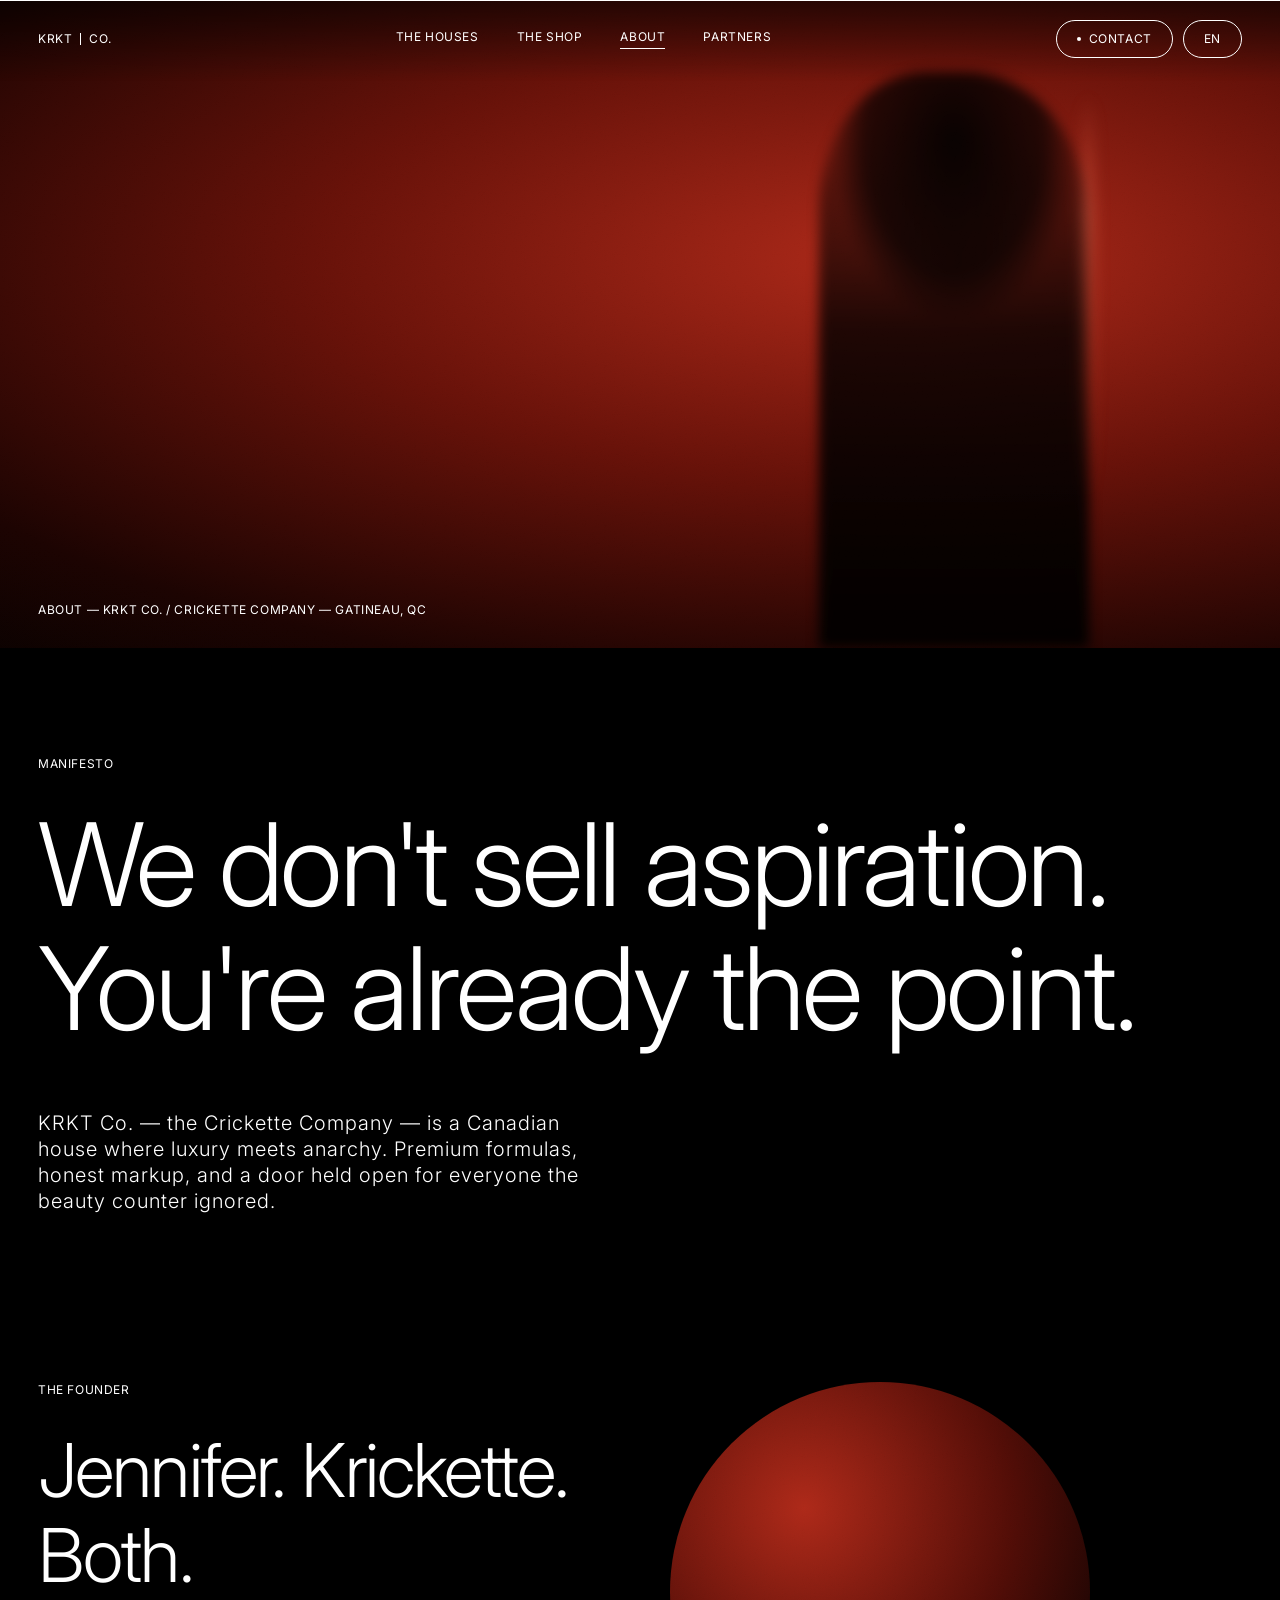
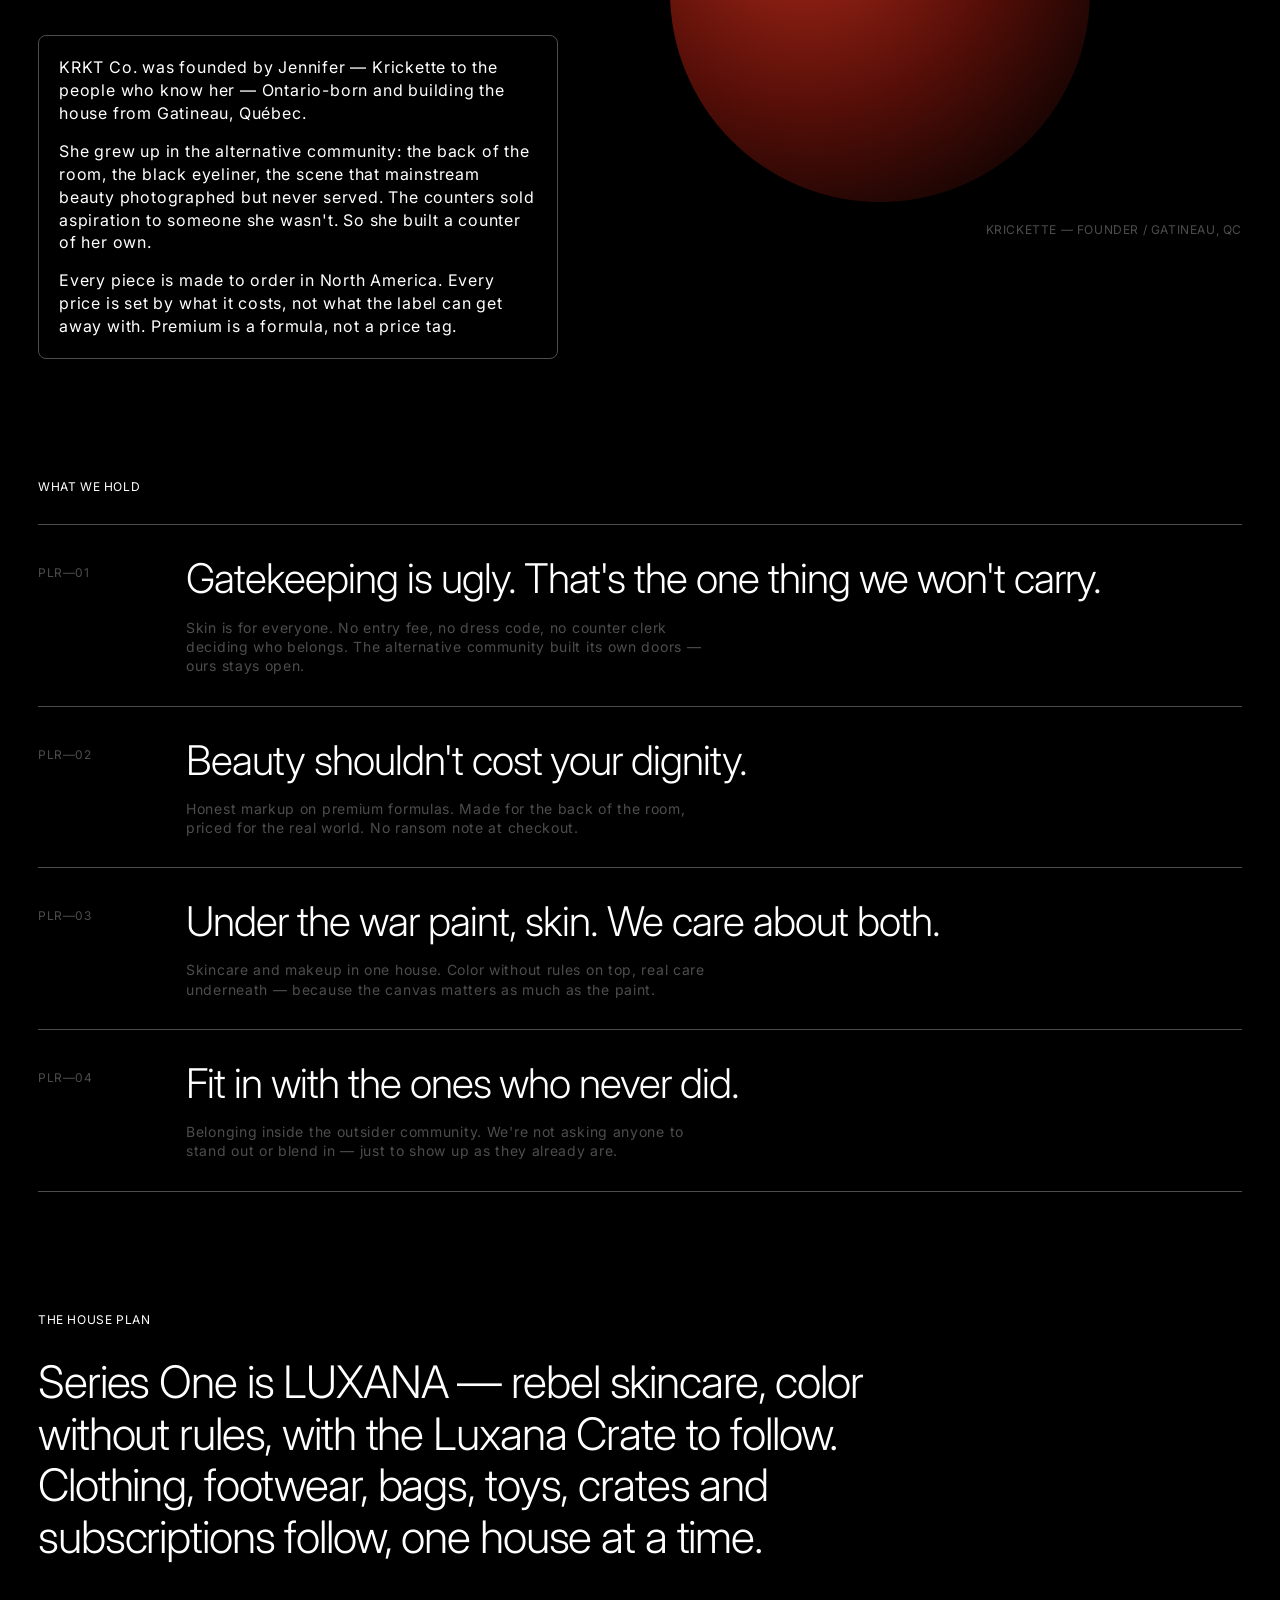
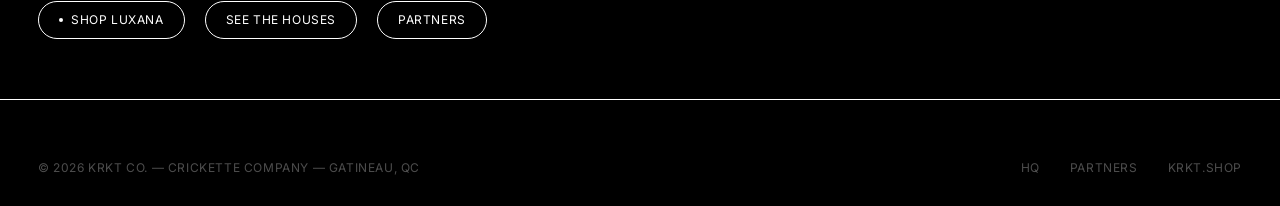
==== commit 695654d8: "Replace investor pitch with partnerships; fix stale claims and emails - invest page becomes a Partne" ====
--- a/krkt-co-about.html
+++ b/krkt-co-about.html
@@ -2,12 +2,301 @@
 <html lang="en">
 <head>
 <meta charset="UTF-8">
-<title>Moved — KRKT Co.</title>
-<meta name="robots" content="noindex">
-<link rel="canonical" href="https://phr0zt.github.io/krkt-co-site/about.html">
-<meta http-equiv="refresh" content="0; url=about.html">
+<meta name="viewport" content="width=device-width, initial-scale=1.0">
+<title>About — KRKT Co.</title>
+<meta name="description" content="KRKT Co. — Crickette Company. Luxury meets anarchy. Founded by Jennifer 'Krickette' in Gatineau, Québec. Beauty shouldn't cost your dignity.">
+<link rel="preconnect" href="https://fonts.googleapis.com">
+<link rel="preconnect" href="https://fonts.gstatic.com" crossorigin>
+<link href="https://fonts.googleapis.com/css2?family=Inter:wght@300;400;500;700&display=swap" rel="stylesheet">
+<style>
+  :root {
+    --color-black-void: #000000;
+    --color-paper-white: #ffffff;
+    --color-smoke: #4d4d4d;
+    --color-crimson-heat: #b62b1a;
+    --font-saans: 'Saans', 'Inter', ui-sans-serif, system-ui, -apple-system, "Segoe UI", Roboto, sans-serif;
+    --w-light: 300; --w-380: 400; --w-570: 500; --w-790: 700;
+    --text-caption: 12px; --tracking-caption: 0.6px;
+    --text-body: 16px; --text-subheading: 20px;
+    --radius-bodies: 8px; --radius-buttons: 70px; --radius-circular: 594px;
+    --spacing-20: 20px; --spacing-30: 30px; --spacing-38: 38px;
+    --spacing-60: 60px; --spacing-108: 108px;
+  }
+  * { margin: 0; padding: 0; box-sizing: border-box; }
+  html { scroll-behavior: smooth; }
+  @media (prefers-reduced-motion: reduce) {
+    html { scroll-behavior: auto; }
+    *, *::before, *::after { animation: none !important; transition: none !important; }
+  }
+  body {
+    background: var(--color-black-void); color: var(--color-paper-white);
+    font-family: var(--font-saans); font-size: var(--text-body);
+    font-weight: var(--w-380); line-height: 1.43; letter-spacing: 0.8px;
+    -webkit-font-smoothing: antialiased;
+  }
+  a { color: inherit; text-decoration: none; }
+  a:focus-visible, button:focus-visible { outline: 1px solid var(--color-paper-white); outline-offset: 4px; }
+
+  .ui-label {
+    font-size: var(--text-caption); font-weight: var(--w-380);
+    letter-spacing: var(--tracking-caption); text-transform: uppercase; line-height: 1.3;
+  }
+
+  header {
+    position: fixed; top: 0; left: 0; right: 0; z-index: 100;
+    border-top: 1px solid var(--color-paper-white);
+    background: linear-gradient(to bottom, rgba(0,0,0,0.55), rgba(0,0,0,0));
+    padding: 19px var(--spacing-38) 23px;
+    display: flex; align-items: center; justify-content: space-between; gap: var(--spacing-38);
+  }
+  .wordmark { display: inline-flex; align-items: center; gap: 8px; }
+  .wordmark .bar { width: 1px; height: 12px; background: var(--color-paper-white); display: inline-block; }
+  nav.primary { display: flex; gap: var(--spacing-38); }
+  nav.primary a { transition: opacity 0.25s ease; }
+  nav.primary a:hover { opacity: 0.55; }
+  nav.primary a[aria-current="page"] { border-bottom: 1px solid var(--color-paper-white); padding-bottom: 3px; }
+  .utility { display: flex; gap: 10px; align-items: center; }
+
+  .ghost-pill {
+    display: inline-flex; align-items: center; gap: 8px;
+    border: 1px solid var(--color-paper-white); border-radius: var(--radius-buttons);
+    background: transparent; color: var(--color-paper-white);
+    padding: 10px 20px; cursor: pointer; font-family: var(--font-saans);
+    transition: opacity 0.25s ease;
+  }
+  .ghost-pill:hover { opacity: 0.6; }
+  .ghost-pill .dot { width: 4px; height: 4px; border-radius: 50%; background: var(--color-paper-white); }
+
+  .frame {
+    position: relative; width: 100vw; overflow: hidden;
+    background: radial-gradient(120% 90% at 70% 40%, rgba(182,43,26,0.95) 0%, rgba(120,20,10,0.85) 38%, rgba(28,3,1,0.98) 74%, #000 100%);
+  }
+  .frame::after {
+    content: ""; position: absolute; inset: 0;
+    background-image: url("data:image/svg+xml,%3Csvg xmlns='http://www.w3.org/2000/svg' width='160' height='160'%3E%3Cfilter id='n'%3E%3CfeTurbulence type='fractalNoise' baseFrequency='0.9' numOctaves='2'/%3E%3CfeColorMatrix type='saturate' values='0'/%3E%3C/filter%3E%3Crect width='160' height='160' filter='url(%23n)' opacity='0.5'/%3E%3C/svg%3E");
+    opacity: 0.10; mix-blend-mode: overlay; pointer-events: none;
+  }
+  .frame--band { height: 72vh; }
+  .figure {
+    position: absolute; left: 64%; bottom: 0; width: 30vh; height: 64vh;
+    background:
+      radial-gradient(60% 42% at 50% 12%, rgba(0,0,0,0.92) 0%, rgba(0,0,0,0.65) 55%, transparent 75%),
+      linear-gradient(to top, rgba(0,0,0,0.95) 0%, rgba(0,0,0,0.8) 55%, rgba(0,0,0,0.45) 80%, transparent 100%);
+    border-radius: 40% 46% 0 0 / 24% 26% 0 0; filter: blur(6px);
+  }
+  .figure::before {
+    content: ""; position: absolute; top: 4%; right: -4px; width: 10px; height: 70%;
+    background: linear-gradient(to bottom, transparent, rgba(255,120,90,0.5) 30%, rgba(255,80,50,0.28) 70%, transparent);
+    filter: blur(5px);
+  }
+  .frame .frame-label { position: absolute; left: var(--spacing-38); bottom: var(--spacing-30); }
+
+  .strip { padding: var(--spacing-108) var(--spacing-38); background: var(--color-black-void); }
+  .strip--tight { padding-top: var(--spacing-60); padding-bottom: var(--spacing-60); }
+  .eyebrow { display: block; margin-bottom: var(--spacing-30); }
+
+  .display {
+    font-size: clamp(52px, 9vw, 130px); font-weight: var(--w-light);
+    line-height: 1.08; letter-spacing: -0.025em;
+  }
+  .heading {
+    font-size: clamp(40px, 5.8vw, 79px); font-weight: var(--w-light);
+    line-height: 1.14; letter-spacing: -0.025em;
+  }
+  .heading-sm {
+    font-size: clamp(30px, 3.5vw, 47px); font-weight: var(--w-light);
+    line-height: 1.15; letter-spacing: -0.025em;
+  }
+  .lede {
+    max-width: 560px; font-size: var(--text-subheading);
+    font-weight: var(--w-light); line-height: 1.3; letter-spacing: 1px;
+  }
+
+  .split {
+    display: grid; grid-template-columns: minmax(0, 1fr) minmax(0, 1fr);
+    gap: var(--spacing-60); align-items: start;
+  }
+  .body-card {
+    border: 1px solid var(--color-smoke); border-radius: var(--radius-bodies);
+    padding: var(--spacing-20); max-width: 520px;
+  }
+  .body-card p + p { margin-top: 15px; }
+
+  .circle-frame {
+    width: min(42vw, 420px); aspect-ratio: 1; border-radius: var(--radius-circular);
+    overflow: hidden; position: relative; justify-self: end;
+    background: radial-gradient(90% 90% at 32% 30%, rgba(182,43,26,0.95) 0%, rgba(90,14,7,0.9) 55%, #000 100%);
+  }
+  .circle-frame::after {
+    content: ""; position: absolute; inset: 0;
+    background-image: url("data:image/svg+xml,%3Csvg xmlns='http://www.w3.org/2000/svg' width='160' height='160'%3E%3Cfilter id='n'%3E%3CfeTurbulence type='fractalNoise' baseFrequency='0.9' numOctaves='2'/%3E%3CfeColorMatrix type='saturate' values='0'/%3E%3C/filter%3E%3Crect width='160' height='160' filter='url(%23n)' opacity='0.5'/%3E%3C/svg%3E");
+    opacity: 0.12; mix-blend-mode: overlay;
+  }
+  .circle-frame img { width: 100%; height: 100%; object-fit: cover; display: block; }
+  .circle-caption { margin-top: var(--spacing-20); text-align: right; color: var(--color-smoke); }
+
+  /* Pillar ledger */
+  .pillar-index { border-top: 1px solid var(--color-smoke); }
+  .pillar-row {
+    display: grid; grid-template-columns: 110px 1fr; gap: var(--spacing-38);
+    padding: var(--spacing-30) 0; border-bottom: 1px solid var(--color-smoke);
+    transition: border-color 0.3s ease;
+  }
+  .pillar-row:hover { border-color: var(--color-paper-white); }
+  .pillar-code { color: var(--color-smoke); padding-top: 10px; }
+  .pillar-line {
+    font-size: clamp(26px, 3.2vw, 47px); font-weight: var(--w-light);
+    line-height: 1.15; letter-spacing: -0.025em;
+  }
+  .pillar-note { margin-top: 15px; max-width: 520px; color: var(--color-smoke); font-size: 14px; letter-spacing: 0.7px; line-height: 1.38; }
+
+  .cta-row { display: flex; gap: var(--spacing-20); flex-wrap: wrap; margin-top: var(--spacing-38); }
+
+  footer { border-top: 1px solid var(--color-paper-white); padding: var(--spacing-60) var(--spacing-38) var(--spacing-30); }
+  .foot-base {
+    display: flex; justify-content: space-between; align-items: center; gap: var(--spacing-20);
+    color: var(--color-smoke); flex-wrap: wrap;
+  }
+  .foot-base a { transition: opacity 0.25s ease; }
+  .foot-base a:hover { opacity: 0.55; }
+
+  .reveal { opacity: 0; transform: translateY(24px); transition: opacity 0.9s ease, transform 0.9s ease; }
+  .reveal.in { opacity: 1; transform: none; }
+
+  @media (max-width: 900px) {
+    header { padding: 15px 20px 19px; }
+    nav.primary { display: none; }
+    .strip { padding: var(--spacing-60) var(--spacing-20); }
+    .split { grid-template-columns: 1fr; }
+    .circle-frame { justify-self: start; width: min(70vw, 340px); }
+    .circle-caption { text-align: left; }
+    .pillar-row { grid-template-columns: 1fr; gap: 10px; }
+    footer { padding-left: 20px; padding-right: 20px; }
+    .figure { left: 55%; }
+  }
+</style>
 </head>
-<body style="background:#000;color:#fff;font-family:Inter,sans-serif;padding:40px">
-<p>This page moved to <a style="color:#fff" href="about.html">about.html</a>.</p>
+<body>
+
+<header>
+  <a class="wordmark ui-label" href="krkt-co-hq.html" aria-label="KRKT Co. home">
+    KRKT <span class="bar" aria-hidden="true"></span> CO.
+  </a>
+  <nav class="primary ui-label" aria-label="Primary">
+    <a href="krkt-co-hq.html#houses">THE HOUSES</a>
+    <a href="https://www.krkt.shop" target="_blank" rel="noopener">THE SHOP</a>
+    <a href="krkt-co-about.html" aria-current="page">ABOUT</a>
+    <a href="krkt-co-invest.html">PARTNERS</a>
+  </nav>
+  <div class="utility">
+    <a class="ghost-pill ui-label" href="https://www.krkt.shop/pages/contact" target="_blank" rel="noopener">
+      <span class="dot" aria-hidden="true"></span> CONTACT
+    </a>
+    <button class="ghost-pill ui-label" type="button">EN</button>
+  </div>
+</header>
+
+<!-- Editorial frame -->
+<section class="frame frame--band" aria-label="About editorial frame">
+  <div class="figure" aria-hidden="true"></div>
+  <span class="frame-label ui-label">ABOUT — KRKT CO. / CRICKETTE COMPANY — GATINEAU, QC</span>
+</section>
+
+<!-- Thesis -->
+<section class="strip">
+  <span class="eyebrow ui-label reveal">MANIFESTO</span>
+  <h1 class="display reveal">We don't sell aspiration. You're already the point.</h1>
+  <div style="height: 60px;"></div>
+  <p class="lede reveal">KRKT Co. — the Crickette Company — is a Canadian house where luxury meets anarchy. Premium formulas, honest markup, and a door held open for everyone the beauty counter ignored.</p>
+</section>
+
+<!-- Founder -->
+<section class="strip strip--tight">
+  <div class="split">
+    <div>
+      <span class="eyebrow ui-label reveal">THE FOUNDER</span>
+      <h2 class="heading reveal">Jennifer. Krickette. Both.</h2>
+      <div class="body-card reveal" style="margin-top: 38px;">
+        <p>KRKT Co. was founded by Jennifer — Krickette to the people who know her — Ontario-born and building the house from Gatineau, Québec.</p>
+        <p>She grew up in the alternative community: the back of the room, the black eyeliner, the scene that mainstream beauty photographed but never served. The counters sold aspiration to someone she wasn't. So she built a counter of her own.</p>
+        <p>Every piece is made to order in North America. Every price is set by what it costs, not what the label can get away with. Premium is a formula, not a price tag.</p>
+      </div>
+    </div>
+    <div>
+      <div class="circle-frame reveal" role="img" aria-label="Portrait vignette of the founder, crimson editorial treatment"></div>
+      <p class="circle-caption ui-label reveal">KRICKETTE — FOUNDER / GATINEAU, QC</p>
+    </div>
+  </div>
+</section>
+
+<!-- Pillars ledger -->
+<section class="strip strip--tight">
+  <span class="eyebrow ui-label reveal">WHAT WE HOLD</span>
+  <div class="pillar-index reveal">
+
+    <div class="pillar-row">
+      <span class="pillar-code ui-label">PLR—01</span>
+      <div>
+        <p class="pillar-line">Gatekeeping is ugly. That's the one thing we won't carry.</p>
+        <p class="pillar-note">Skin is for everyone. No entry fee, no dress code, no counter clerk deciding who belongs. The alternative community built its own doors — ours stays open.</p>
+      </div>
+    </div>
+
+    <div class="pillar-row">
+      <span class="pillar-code ui-label">PLR—02</span>
+      <div>
+        <p class="pillar-line">Beauty shouldn't cost your dignity.</p>
+        <p class="pillar-note">Honest markup on premium formulas. Made for the back of the room, priced for the real world. No ransom note at checkout.</p>
+      </div>
+    </div>
+
+    <div class="pillar-row">
+      <span class="pillar-code ui-label">PLR—03</span>
+      <div>
+        <p class="pillar-line">Under the war paint, skin. We care about both.</p>
+        <p class="pillar-note">Skincare and makeup in one house. Color without rules on top, real care underneath — because the canvas matters as much as the paint.</p>
+      </div>
+    </div>
+
+    <div class="pillar-row">
+      <span class="pillar-code ui-label">PLR—04</span>
+      <div>
+        <p class="pillar-line">Fit in with the ones who never did.</p>
+        <p class="pillar-note">Belonging inside the outsider community. We're not asking anyone to stand out or blend in — just to show up as they already are.</p>
+      </div>
+    </div>
+
+  </div>
+</section>
+
+<!-- Where it goes -->
+<section class="strip strip--tight">
+  <span class="eyebrow ui-label reveal">THE HOUSE PLAN</span>
+  <h2 class="heading-sm reveal" style="max-width: 900px;">Series One is LUXANA — rebel skincare, color without rules, with the Luxana Crate to follow. Clothing, footwear, bags, toys, crates and subscriptions follow, one house at a time.</h2>
+  <div class="cta-row reveal">
+    <a class="ghost-pill ui-label" href="https://www.krkt.shop" target="_blank" rel="noopener"><span class="dot" aria-hidden="true"></span> SHOP LUXANA</a>
+    <a class="ghost-pill ui-label" href="krkt-co-hq.html#houses">SEE THE HOUSES</a>
+    <a class="ghost-pill ui-label" href="krkt-co-invest.html">PARTNERS</a>
+  </div>
+</section>
+
+<footer>
+  <div class="foot-base ui-label">
+    <span>© 2026 KRKT CO. — CRICKETTE COMPANY — GATINEAU, QC</span>
+    <span style="display: inline-flex; gap: 30px;">
+      <a href="krkt-co-hq.html">HQ</a>
+      <a href="krkt-co-invest.html">PARTNERS</a>
+      <a href="https://www.krkt.shop" target="_blank" rel="noopener">KRKT.SHOP</a>
+    </span>
+  </div>
+</footer>
+
+<script>
+  const io = new IntersectionObserver((entries) => {
+    entries.forEach(e => { if (e.isIntersecting) { e.target.classList.add('in'); io.unobserve(e.target); } });
+  }, { threshold: 0.15 });
+  document.querySelectorAll('.reveal').forEach(el => io.observe(el));
+</script>
+
 </body>
 </html>
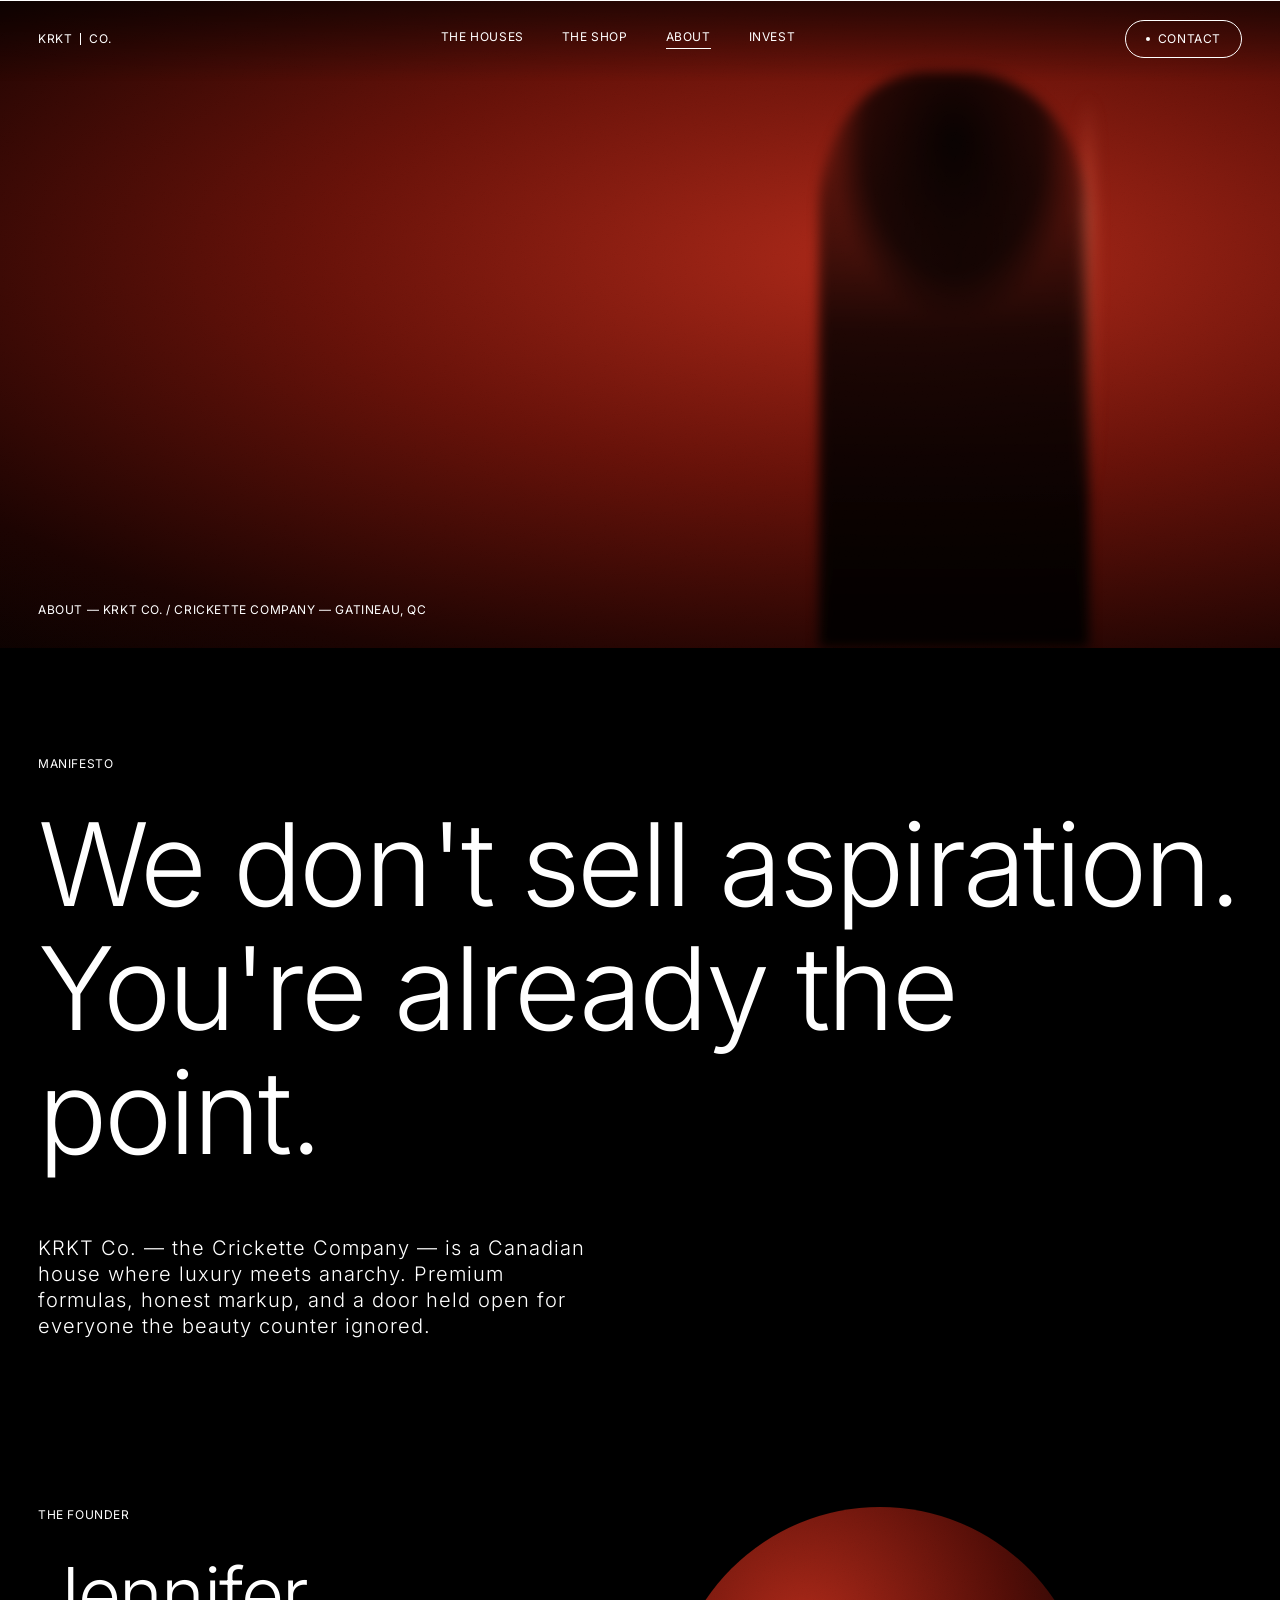
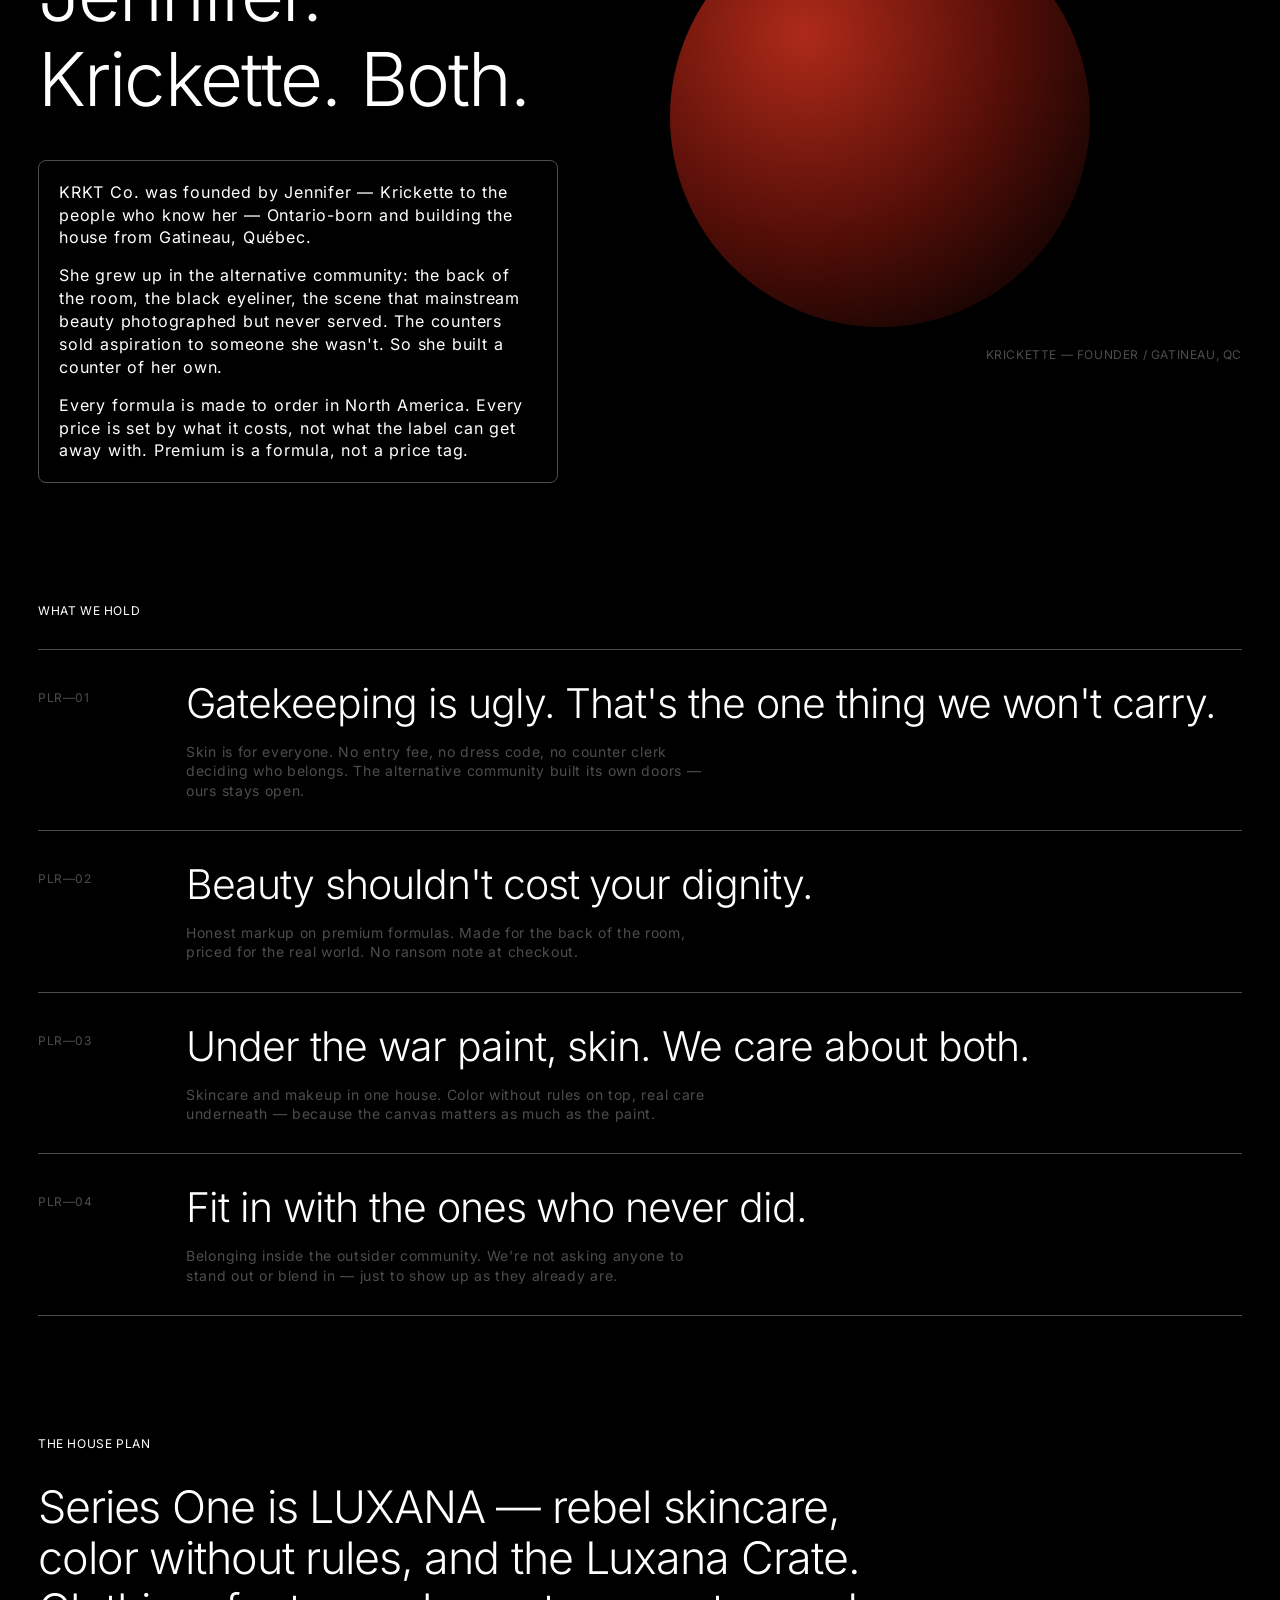
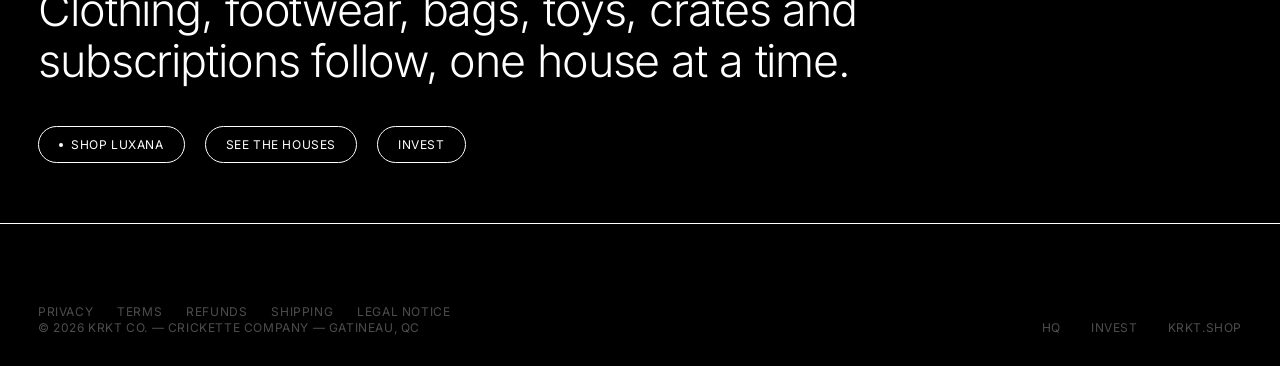
==== commit d48177a2: "Legal fixes: origin claims, policy links, securities disclaimer Follows a compliance review of the s" ====
--- a/krkt-co-about.html
+++ b/krkt-co-about.html
@@ -5,9 +5,7 @@
 <meta name="viewport" content="width=device-width, initial-scale=1.0">
 <title>About — KRKT Co.</title>
 <meta name="description" content="KRKT Co. — Crickette Company. Luxury meets anarchy. Founded by Jennifer 'Krickette' in Gatineau, Québec. Beauty shouldn't cost your dignity.">
-<link rel="preconnect" href="https://fonts.googleapis.com">
-<link rel="preconnect" href="https://fonts.gstatic.com" crossorigin>
-<link href="https://fonts.googleapis.com/css2?family=Inter:wght@300;400;500;700&display=swap" rel="stylesheet">
+<link rel="stylesheet" href="fonts/inter.css">
 <style>
   :root {
     --color-black-void: #000000;
@@ -186,13 +184,12 @@
     <a href="krkt-co-hq.html#houses">THE HOUSES</a>
     <a href="https://www.krkt.shop" target="_blank" rel="noopener">THE SHOP</a>
     <a href="krkt-co-about.html" aria-current="page">ABOUT</a>
-    <a href="krkt-co-invest.html">PARTNERS</a>
+    <a href="krkt-co-invest.html">INVEST</a>
   </nav>
   <div class="utility">
     <a class="ghost-pill ui-label" href="https://www.krkt.shop/pages/contact" target="_blank" rel="noopener">
       <span class="dot" aria-hidden="true"></span> CONTACT
     </a>
-    <button class="ghost-pill ui-label" type="button">EN</button>
   </div>
 </header>
 
@@ -219,7 +216,7 @@
       <div class="body-card reveal" style="margin-top: 38px;">
         <p>KRKT Co. was founded by Jennifer — Krickette to the people who know her — Ontario-born and building the house from Gatineau, Québec.</p>
         <p>She grew up in the alternative community: the back of the room, the black eyeliner, the scene that mainstream beauty photographed but never served. The counters sold aspiration to someone she wasn't. So she built a counter of her own.</p>
-        <p>Every piece is made to order in North America. Every price is set by what it costs, not what the label can get away with. Premium is a formula, not a price tag.</p>
+        <p>Every formula is made to order in North America. Every price is set by what it costs, not what the label can get away with. Premium is a formula, not a price tag.</p>
       </div>
     </div>
     <div>
@@ -272,20 +269,27 @@
 <!-- Where it goes -->
 <section class="strip strip--tight">
   <span class="eyebrow ui-label reveal">THE HOUSE PLAN</span>
-  <h2 class="heading-sm reveal" style="max-width: 900px;">Series One is LUXANA — rebel skincare, color without rules, with the Luxana Crate to follow. Clothing, footwear, bags, toys, crates and subscriptions follow, one house at a time.</h2>
+  <h2 class="heading-sm reveal" style="max-width: 900px;">Series One is LUXANA — rebel skincare, color without rules, and the Luxana Crate. Clothing, footwear, bags, toys, crates and subscriptions follow, one house at a time.</h2>
   <div class="cta-row reveal">
     <a class="ghost-pill ui-label" href="https://www.krkt.shop" target="_blank" rel="noopener"><span class="dot" aria-hidden="true"></span> SHOP LUXANA</a>
     <a class="ghost-pill ui-label" href="krkt-co-hq.html#houses">SEE THE HOUSES</a>
-    <a class="ghost-pill ui-label" href="krkt-co-invest.html">PARTNERS</a>
+    <a class="ghost-pill ui-label" href="krkt-co-invest.html">INVEST</a>
   </div>
 </section>
 
 <footer>
+  <div class="foot-legal ui-label" style="margin-top: 20px; display: flex; flex-wrap: wrap; gap: 24px; color: var(--color-smoke);">
+    <a href="https://www.krkt.shop/policies/privacy-policy" target="_blank" rel="noopener">PRIVACY</a>
+    <a href="https://www.krkt.shop/policies/terms-of-service" target="_blank" rel="noopener">TERMS</a>
+    <a href="https://www.krkt.shop/policies/refund-policy" target="_blank" rel="noopener">REFUNDS</a>
+    <a href="https://www.krkt.shop/policies/shipping-policy" target="_blank" rel="noopener">SHIPPING</a>
+    <a href="https://www.krkt.shop/policies/legal-notice" target="_blank" rel="noopener">LEGAL NOTICE</a>
+  </div>
   <div class="foot-base ui-label">
     <span>© 2026 KRKT CO. — CRICKETTE COMPANY — GATINEAU, QC</span>
     <span style="display: inline-flex; gap: 30px;">
       <a href="krkt-co-hq.html">HQ</a>
-      <a href="krkt-co-invest.html">PARTNERS</a>
+      <a href="krkt-co-invest.html">INVEST</a>
       <a href="https://www.krkt.shop" target="_blank" rel="noopener">KRKT.SHOP</a>
     </span>
   </div>
--- a/fonts/inter.css
+++ b/fonts/inter.css
@@ -0,0 +1,27 @@
+/* Inter — self-hosted.
+   SIL Open Font License 1.1 — https://openfontlicense.org
+   Copyright 2016 The Inter Project Authors — https://github.com/rsms/inter
+
+   Served from our own origin rather than fonts.gstatic.com so that visitor IP
+   addresses are not disclosed to a third-party font CDN on page load.
+   Subsets: latin + latin-ext (covers English and French). */
+
+/* latin-ext */
+@font-face {
+  font-family: 'Inter';
+  font-style: normal;
+  font-weight: 300 700;   /* variable font: covers 300/400/500/700 */
+  font-display: swap;
+  src: url(inter-latin-ext.woff2) format('woff2');
+  unicode-range: U+0100-02BA, U+02BD-02C5, U+02C7-02CC, U+02CE-02D7, U+02DD-02FF, U+0304, U+0308, U+0329, U+1D00-1DBF, U+1E00-1E9F, U+1EF2-1EFF, U+2020, U+20A0-20AB, U+20AD-20C0, U+2113, U+2C60-2C7F, U+A720-A7FF;
+}
+
+/* latin */
+@font-face {
+  font-family: 'Inter';
+  font-style: normal;
+  font-weight: 300 700;   /* variable font: covers 300/400/500/700 */
+  font-display: swap;
+  src: url(inter-latin.woff2) format('woff2');
+  unicode-range: U+0000-00FF, U+0131, U+0152-0153, U+02BB-02BC, U+02C6, U+02DA, U+02DC, U+0304, U+0308, U+0329, U+2000-206F, U+20AC, U+2122, U+2191, U+2193, U+2212, U+2215, U+FEFF, U+FFFD;
+}
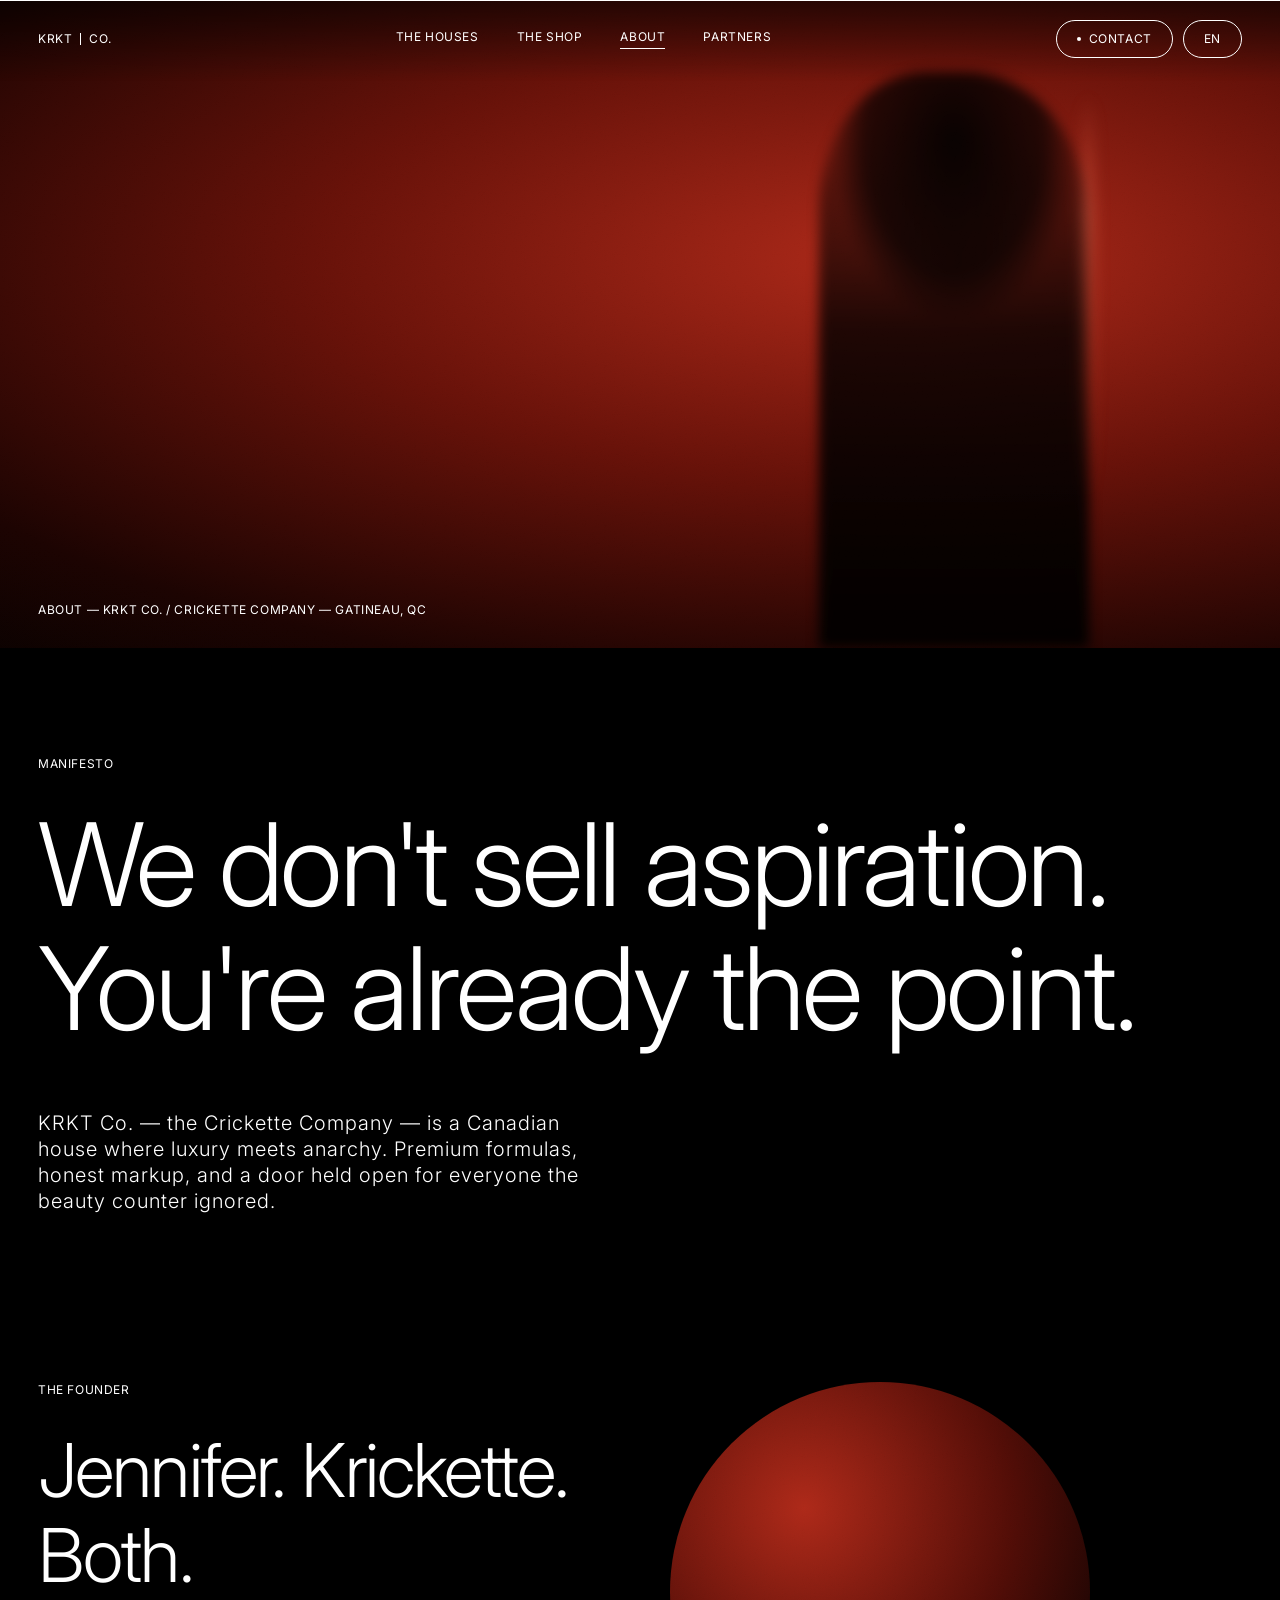
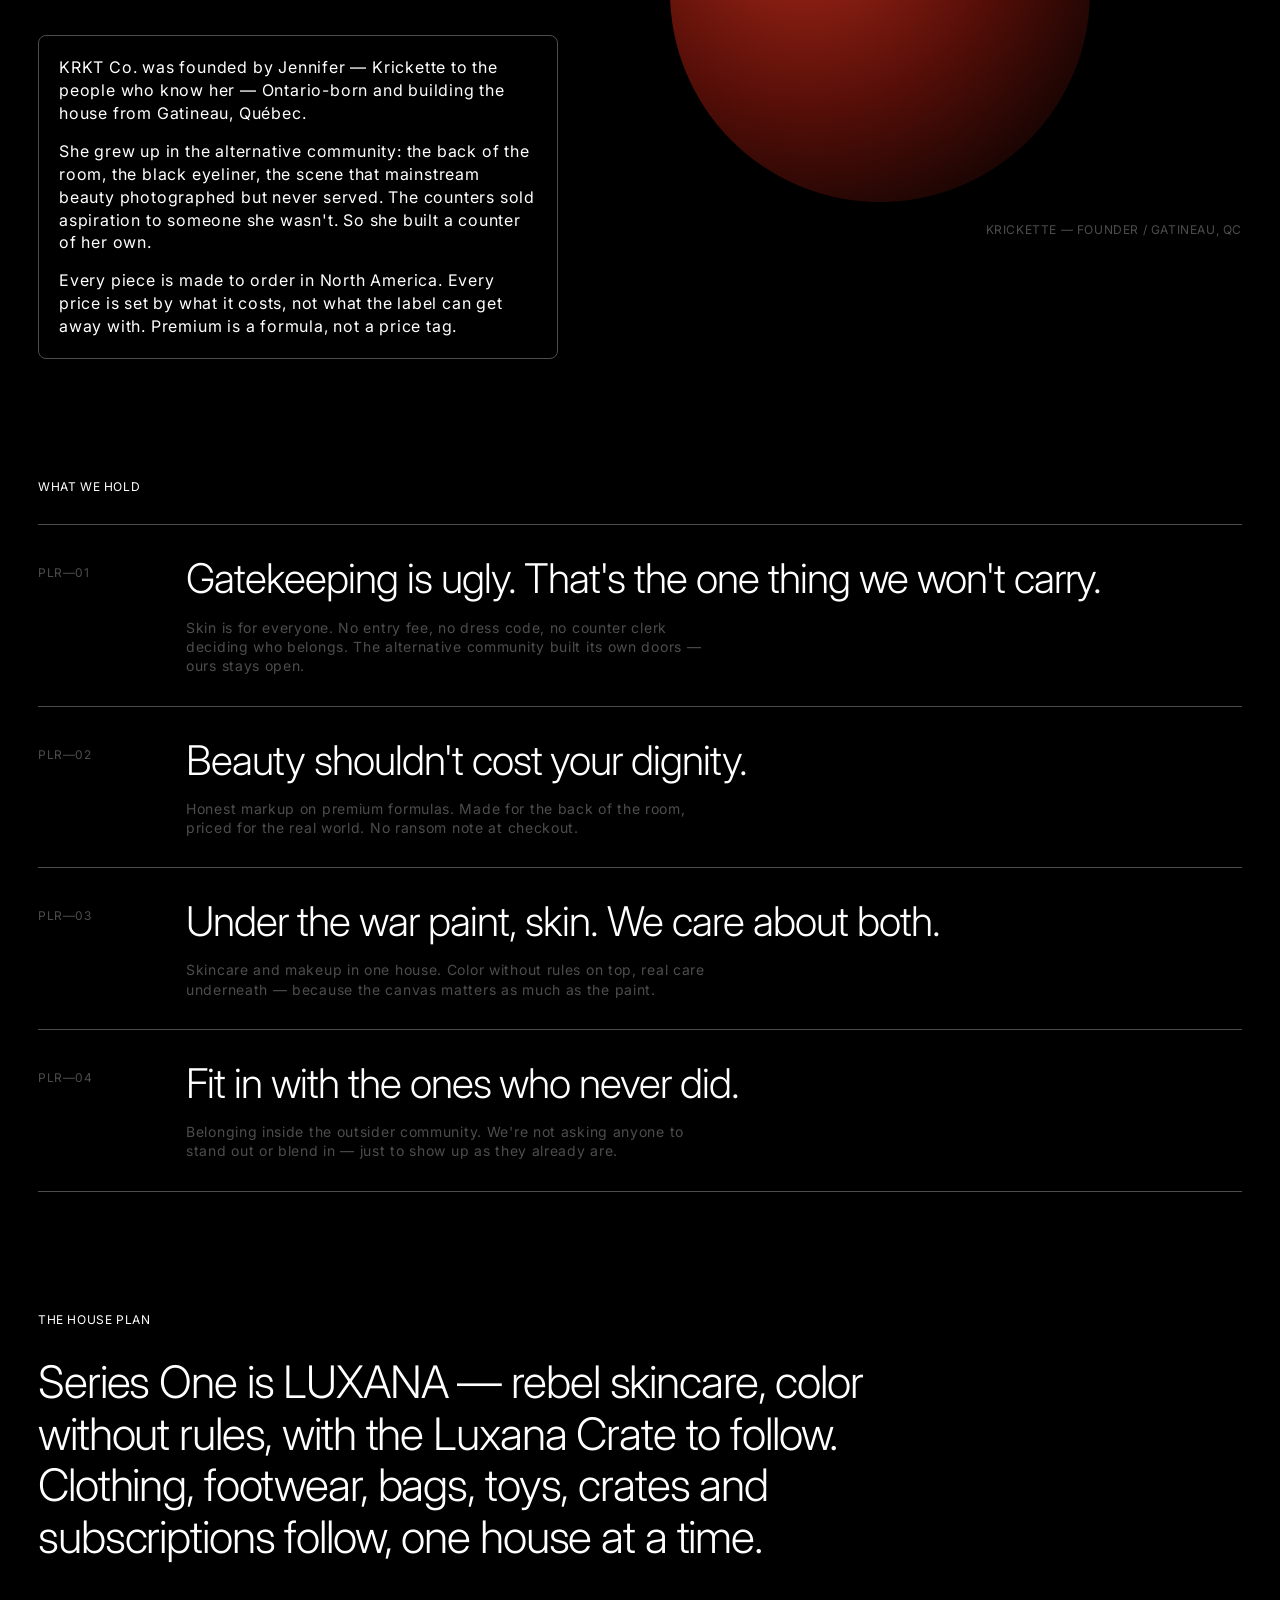
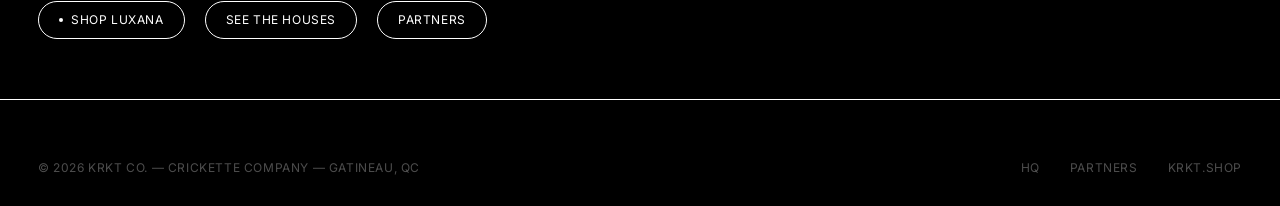
==== commit 74336864: "Fix wordmark casing: KRKT CO. -> KRKT Co. The brand name is "KRKT Co." (lowercase o). Every header, " ====
--- a/krkt-co-about.html
+++ b/krkt-co-about.html
@@ -5,7 +5,9 @@
 <meta name="viewport" content="width=device-width, initial-scale=1.0">
 <title>About — KRKT Co.</title>
 <meta name="description" content="KRKT Co. — Crickette Company. Luxury meets anarchy. Founded by Jennifer 'Krickette' in Gatineau, Québec. Beauty shouldn't cost your dignity.">
-<link rel="stylesheet" href="fonts/inter.css">
+<link rel="preconnect" href="https://fonts.googleapis.com">
+<link rel="preconnect" href="https://fonts.gstatic.com" crossorigin>
+<link href="https://fonts.googleapis.com/css2?family=Inter:wght@300;400;500;700&display=swap" rel="stylesheet">
 <style>
   :root {
     --color-black-void: #000000;
@@ -184,19 +186,20 @@
     <a href="krkt-co-hq.html#houses">THE HOUSES</a>
     <a href="https://www.krkt.shop" target="_blank" rel="noopener">THE SHOP</a>
     <a href="krkt-co-about.html" aria-current="page">ABOUT</a>
-    <a href="krkt-co-invest.html">INVEST</a>
+    <a href="krkt-co-invest.html">PARTNERS</a>
   </nav>
   <div class="utility">
     <a class="ghost-pill ui-label" href="https://www.krkt.shop/pages/contact" target="_blank" rel="noopener">
       <span class="dot" aria-hidden="true"></span> CONTACT
     </a>
+    <button class="ghost-pill ui-label" type="button">EN</button>
   </div>
 </header>
 
 <!-- Editorial frame -->
 <section class="frame frame--band" aria-label="About editorial frame">
   <div class="figure" aria-hidden="true"></div>
-  <span class="frame-label ui-label">ABOUT — KRKT CO. / CRICKETTE COMPANY — GATINEAU, QC</span>
+  <span class="frame-label ui-label">ABOUT — KRKT Co. / CRICKETTE COMPANY — GATINEAU, QC</span>
 </section>
 
 <!-- Thesis -->
@@ -216,7 +219,7 @@
       <div class="body-card reveal" style="margin-top: 38px;">
         <p>KRKT Co. was founded by Jennifer — Krickette to the people who know her — Ontario-born and building the house from Gatineau, Québec.</p>
         <p>She grew up in the alternative community: the back of the room, the black eyeliner, the scene that mainstream beauty photographed but never served. The counters sold aspiration to someone she wasn't. So she built a counter of her own.</p>
-        <p>Every formula is made to order in North America. Every price is set by what it costs, not what the label can get away with. Premium is a formula, not a price tag.</p>
+        <p>Every piece is made to order in North America. Every price is set by what it costs, not what the label can get away with. Premium is a formula, not a price tag.</p>
       </div>
     </div>
     <div>
@@ -269,27 +272,20 @@
 <!-- Where it goes -->
 <section class="strip strip--tight">
   <span class="eyebrow ui-label reveal">THE HOUSE PLAN</span>
-  <h2 class="heading-sm reveal" style="max-width: 900px;">Series One is LUXANA — rebel skincare, color without rules, and the Luxana Crate. Clothing, footwear, bags, toys, crates and subscriptions follow, one house at a time.</h2>
+  <h2 class="heading-sm reveal" style="max-width: 900px;">Series One is LUXANA — rebel skincare, color without rules, with the Luxana Crate to follow. Clothing, footwear, bags, toys, crates and subscriptions follow, one house at a time.</h2>
   <div class="cta-row reveal">
     <a class="ghost-pill ui-label" href="https://www.krkt.shop" target="_blank" rel="noopener"><span class="dot" aria-hidden="true"></span> SHOP LUXANA</a>
     <a class="ghost-pill ui-label" href="krkt-co-hq.html#houses">SEE THE HOUSES</a>
-    <a class="ghost-pill ui-label" href="krkt-co-invest.html">INVEST</a>
+    <a class="ghost-pill ui-label" href="krkt-co-invest.html">PARTNERS</a>
   </div>
 </section>
 
 <footer>
-  <div class="foot-legal ui-label" style="margin-top: 20px; display: flex; flex-wrap: wrap; gap: 24px; color: var(--color-smoke);">
-    <a href="https://www.krkt.shop/policies/privacy-policy" target="_blank" rel="noopener">PRIVACY</a>
-    <a href="https://www.krkt.shop/policies/terms-of-service" target="_blank" rel="noopener">TERMS</a>
-    <a href="https://www.krkt.shop/policies/refund-policy" target="_blank" rel="noopener">REFUNDS</a>
-    <a href="https://www.krkt.shop/policies/shipping-policy" target="_blank" rel="noopener">SHIPPING</a>
-    <a href="https://www.krkt.shop/policies/legal-notice" target="_blank" rel="noopener">LEGAL NOTICE</a>
-  </div>
   <div class="foot-base ui-label">
-    <span>© 2026 KRKT CO. — CRICKETTE COMPANY — GATINEAU, QC</span>
+    <span>© 2026 KRKT Co. — CRICKETTE COMPANY — GATINEAU, QC</span>
     <span style="display: inline-flex; gap: 30px;">
       <a href="krkt-co-hq.html">HQ</a>
-      <a href="krkt-co-invest.html">INVEST</a>
+      <a href="krkt-co-invest.html">PARTNERS</a>
       <a href="https://www.krkt.shop" target="_blank" rel="noopener">KRKT.SHOP</a>
     </span>
   </div>
